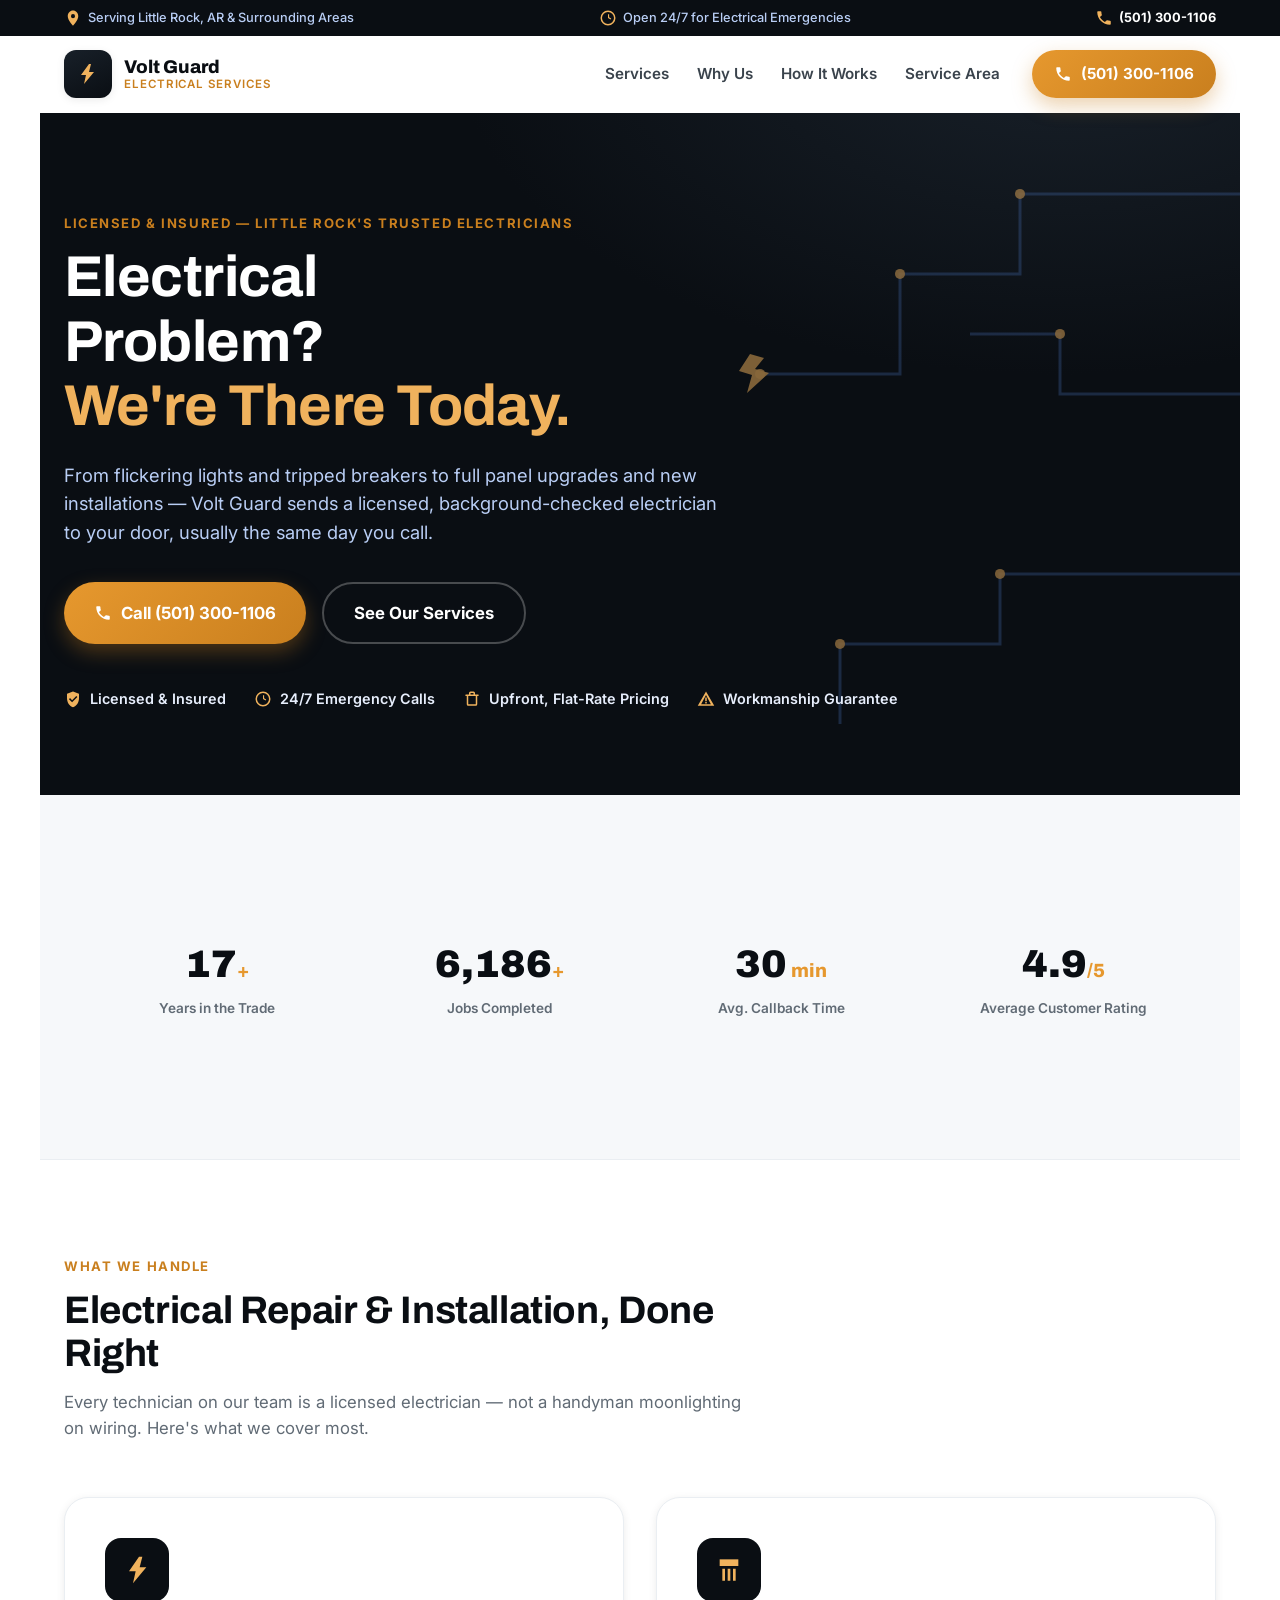
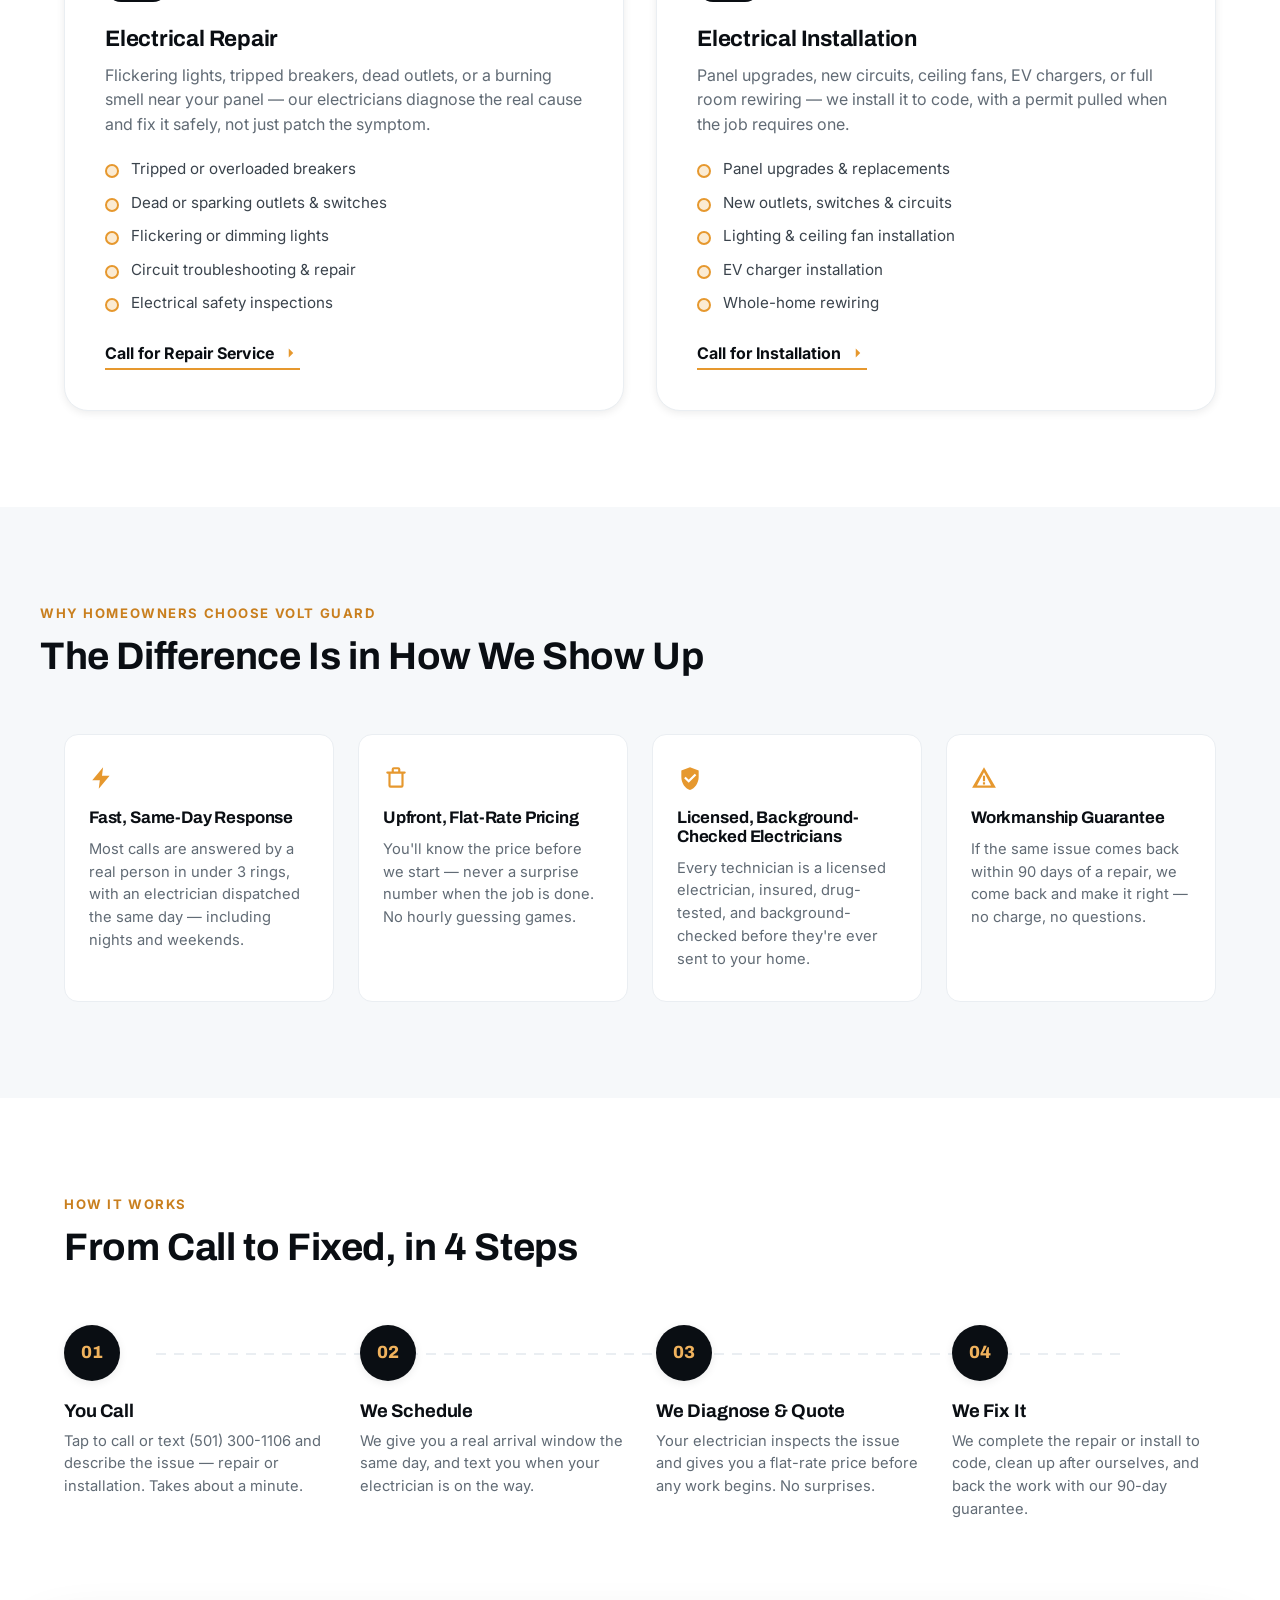
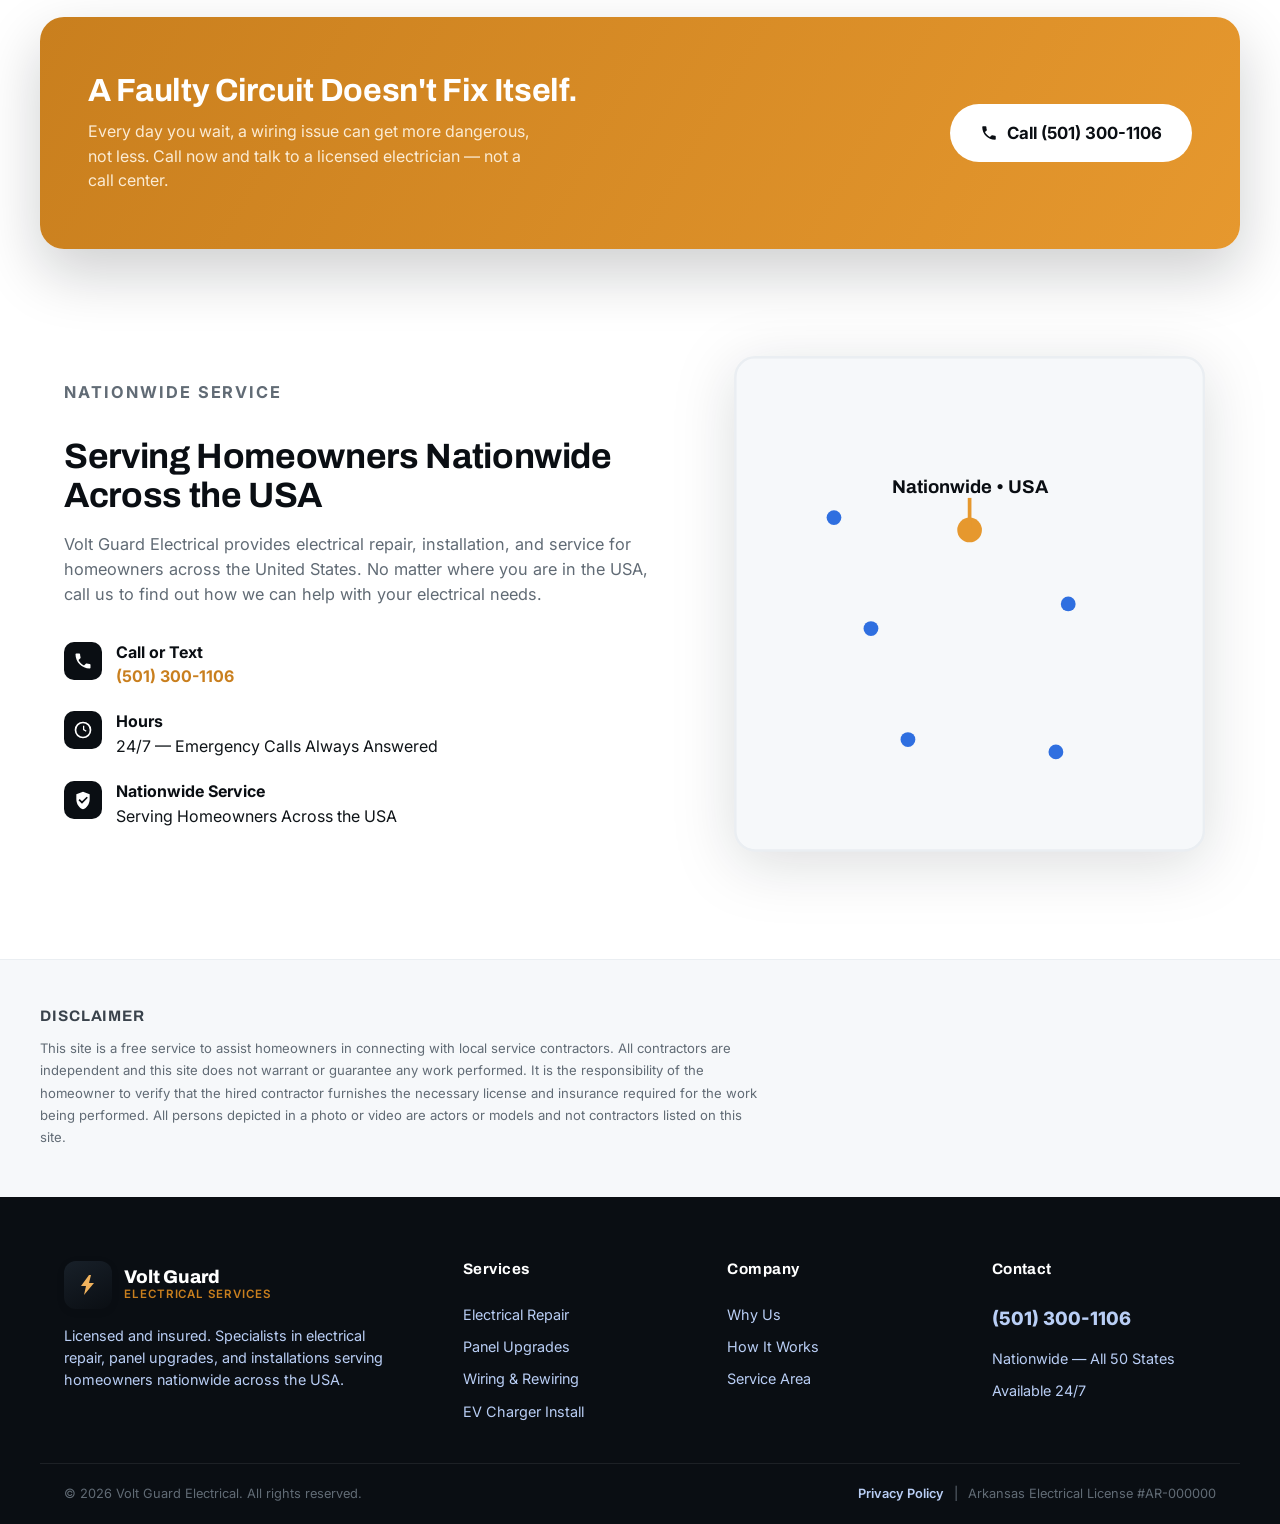
==== index.html @ d39794d7 "Add files via upload" ====
<!DOCTYPE html>
<html lang="en">
<head>
<meta charset="UTF-8">
<meta name="viewport" content="width=device-width, initial-scale=1.0">
<title>Volt Guard Electrical | Electrical Repair &amp; Installation — Little Rock, AR</title>
<meta name="description" content="Licensed &amp; insured electricians specializing in electrical repair, panel upgrades, wiring, and installations. Same-day service in Little Rock, AR &amp; surrounding areas. Call (501) 300-1106.">
<link rel="preconnect" href="https://fonts.googleapis.com">
<link rel="preconnect" href="https://fonts.gstatic.com" crossorigin>
<link href="https://fonts.googleapis.com/css2?family=Archivo:wght@500;600;700;800;900&family=Inter:wght@400;500;600;700&display=swap" rel="stylesheet">
<link rel="stylesheet" href="style.css">
</head>
<body>

<!-- ============ TOP UTILITY BAR ============ -->
<div class="utility-bar">
  <div class="utility-bar__inner">
    <span class="utility-bar__item">
      <svg viewBox="0 0 24 24" class="icon-sm"><path d="M12 2C8 2 5 5.5 5 9.5c0 5.5 7 12.5 7 12.5s7-7 7-12.5C19 5.5 16 2 12 2zm0 10.2a2.7 2.7 0 1 1 0-5.4 2.7 2.7 0 0 1 0 5.4z"/></svg>
      Serving Little Rock, AR &amp; Surrounding Areas
    </span>
    <span class="utility-bar__item utility-bar__item--hide-mobile">
      <svg viewBox="0 0 24 24" class="icon-sm"><path d="M12 7v5l3.5 2.1.8-1.3-2.8-1.7V7H12zM12 2a10 10 0 1 0 .01 20A10 10 0 0 0 12 2zm0 18a8 8 0 1 1 0-16 8 8 0 0 1 0 16z"/></svg>
      Open 24/7 for Electrical Emergencies
    </span>
    <a href="tel:+15013001106" class="utility-bar__phone">
      <svg viewBox="0 0 24 24" class="icon-sm"><path d="M6.6 10.8c1.4 2.8 3.8 5.1 6.6 6.6l2.2-2.2c.3-.3.7-.4 1-.2 1.1.4 2.3.6 3.6.6.6 0 1 .4 1 1V20c0 .6-.4 1-1 1C10.6 21 3 13.4 3 4c0-.6.4-1 1-1h3.5c.6 0 1 .4 1 1 0 1.3.2 2.5.6 3.6.1.4 0 .8-.2 1L6.6 10.8z"/></svg>
      (501) 300-1106
    </a>
  </div>
</div>

<!-- ============ HEADER / NAV ============ -->
<header class="site-header" id="siteHeader">
  <div class="site-header__inner">
    <a href="#top" class="brand">
      <span class="brand__mark" aria-hidden="true">
        <svg viewBox="0 0 48 48" class="brand__icon">
          <path d="M26 4 10 26h10l-4 18 20-24H26l4-16z"/>
        </svg>
      </span>
      <span class="brand__text">
        <span class="brand__name">Volt Guard</span>
        <span class="brand__tagline">Electrical Services</span>
      </span>
    </a>

    <nav class="main-nav" id="mainNav">
      <a href="#services">Services</a>
      <a href="#why-us">Why Us</a>
      <a href="#process">How It Works</a>
      <a href="#contact">Service Area</a>
    </nav>

    <div class="header-cta">
      <a href="tel:+15013001106" class="btn btn--primary">
        <svg viewBox="0 0 24 24" class="icon-sm"><path d="M6.6 10.8c1.4 2.8 3.8 5.1 6.6 6.6l2.2-2.2c.3-.3.7-.4 1-.2 1.1.4 2.3.6 3.6.6.6 0 1 .4 1 1V20c0 .6-.4 1-1 1C10.6 21 3 13.4 3 4c0-.6.4-1 1-1h3.5c.6 0 1 .4 1 1 0 1.3.2 2.5.6 3.6.1.4 0 .8-.2 1L6.6 10.8z"/></svg>
        <span>(501) 300-1106</span>
      </a>
    </div>

    <button class="nav-toggle" id="navToggle" aria-label="Open menu" aria-expanded="false">
      <span></span><span></span><span></span>
    </button>
  </div>
</header>

<main id="top">

  <!-- ============ HERO ============ -->
  <section class="hero">
    <div class="hero__bg" aria-hidden="true">
      <svg viewBox="0 0 1200 800" preserveAspectRatio="xMaxYMid slice" class="hero__circuit">
        <path class="circuit-line" d="M1200 140 H980 v80 h-120 v100 h-140" fill="none"/>
        <path class="circuit-line" d="M1200 340 H1020 v-60 h-90" fill="none"/>
        <path class="circuit-line" d="M1200 520 H960 v70 h-160 v80" fill="none"/>
        <circle class="node" cx="980" cy="140" r="5"/>
        <circle class="node" cx="860" cy="220" r="5"/>
        <circle class="node" cx="720" cy="320" r="5"/>
        <circle class="node" cx="1020" cy="280" r="5"/>
        <circle class="node" cx="960" cy="520" r="5"/>
        <circle class="node" cx="800" cy="590" r="5"/>
        <path class="spark" d="M710 300 l14 4-9 11 14 4-22 20 5-18-13-4 11-17z"/>
      </svg>
    </div>

    <div class="hero__inner">
      <p class="eyebrow reveal">Licensed &amp; Insured — Little Rock's Trusted Electricians</p>
      <h1 class="hero__title reveal">
        Electrical Problem?<br>
        <span class="hero__title-accent">We're There Today.</span>
      </h1>
      <p class="hero__sub reveal">
        From flickering lights and tripped breakers to full panel upgrades and new installations —
        Volt Guard sends a licensed, background-checked electrician to your door, usually the same day you call.
      </p>

      <div class="hero__actions reveal">
        <a href="tel:+15013001106" class="btn btn--large btn--primary">
          <svg viewBox="0 0 24 24" class="icon-sm"><path d="M6.6 10.8c1.4 2.8 3.8 5.1 6.6 6.6l2.2-2.2c.3-.3.7-.4 1-.2 1.1.4 2.3.6 3.6.6.6 0 1 .4 1 1V20c0 .6-.4 1-1 1C10.6 21 3 13.4 3 4c0-.6.4-1 1-1h3.5c.6 0 1 .4 1 1 0 1.3.2 2.5.6 3.6.1.4 0 .8-.2 1L6.6 10.8z"/></svg>
          Call (501) 300-1106
        </a>
        <a href="#services" class="btn btn--large btn--ghost">See Our Services</a>
      </div>

      <ul class="hero__badges reveal">
        <li><svg viewBox="0 0 24 24" class="icon-sm"><path d="M12 2 4 5v6c0 5.5 3.4 10.7 8 12 4.6-1.3 8-6.5 8-12V5l-8-3zm-1.2 14.4L6.6 12.2l1.4-1.4 2.8 2.8 5.6-5.6 1.4 1.4-7 7z"/></svg>Licensed &amp; Insured</li>
        <li><svg viewBox="0 0 24 24" class="icon-sm"><path d="M12 7v5l3.5 2.1.8-1.3-2.8-1.7V7H12zM12 2a10 10 0 1 0 .01 20A10 10 0 0 0 12 2zm0 18a8 8 0 1 1 0-16 8 8 0 0 1 0 16z"/></svg>24/7 Emergency Calls</li>
        <li><svg viewBox="0 0 24 24" class="icon-sm"><path d="M20 6h-4V4a2 2 0 0 0-2-2h-4a2 2 0 0 0-2 2v2H4a1 1 0 0 0 0 2h1v11a2 2 0 0 0 2 2h10a2 2 0 0 0 2-2V8h1a1 1 0 0 0 0-2zM10 4h4v2h-4V4zm7 15H7V8h10v11z"/></svg>Upfront, Flat-Rate Pricing</li>
        <li><svg viewBox="0 0 24 24" class="icon-sm"><path d="M12 2 1 21h22L12 2zm0 4.6L18.5 19h-13L12 6.6zM11 10h2v5h-2v-5zm0 6h2v2h-2v-2z"/></svg>Workmanship Guarantee</li>
      </ul>
    </div>
  </section>

  <!-- ============ TRUST STRIP ============ -->
  <section class="trust-strip">
    <div class="trust-strip__inner">
      <div class="trust-stat reveal">
        <span class="trust-stat__num" data-count="17">0</span><span class="trust-stat__plus">+</span>
        <span class="trust-stat__label">Years in the Trade</span>
      </div>
      <div class="trust-stat reveal">
        <span class="trust-stat__num" data-count="6200">0</span><span class="trust-stat__plus">+</span>
        <span class="trust-stat__label">Jobs Completed</span>
      </div>
      <div class="trust-stat reveal">
        <span class="trust-stat__num" data-count="30">0</span><span class="trust-stat__plus"> min</span>
        <span class="trust-stat__label">Avg. Callback Time</span>
      </div>
      <div class="trust-stat reveal">
        <span class="trust-stat__num" data-count="4.9">0</span><span class="trust-stat__plus">/5</span>
        <span class="trust-stat__label">Average Customer Rating</span>
      </div>
    </div>
  </section>

  <!-- ============ SERVICES ============ -->
  <section class="services" id="services">
    <div class="section-head reveal">
      <p class="eyebrow">What We Handle</p>
      <h2>Electrical Repair &amp; Installation, Done Right</h2>
      <p class="section-head__sub">Every technician on our team is a licensed electrician — not a handyman moonlighting on wiring. Here's what we cover most.</p>
    </div>

    <div class="service-grid">
      <article class="service-card reveal">
        <div class="service-card__icon">
          <svg viewBox="0 0 48 48"><path d="M27 4 12 26h10l-4 18 20-24H28l4-16z"/></svg>
        </div>
        <h3>Electrical Repair</h3>
        <p>Flickering lights, tripped breakers, dead outlets, or a burning smell near your panel — our electricians diagnose the real cause and fix it safely, not just patch the symptom.</p>
        <ul class="service-card__list">
          <li>Tripped or overloaded breakers</li>
          <li>Dead or sparking outlets &amp; switches</li>
          <li>Flickering or dimming lights</li>
          <li>Circuit troubleshooting &amp; repair</li>
          <li>Electrical safety inspections</li>
        </ul>
        <a href="tel:+15013001106" class="service-card__cta">
          Call for Repair Service
          <svg viewBox="0 0 24 24" class="icon-sm"><path d="M9 6l6 6-6 6"/></svg>
        </a>
      </article>

      <article class="service-card reveal">
        <div class="service-card__icon">
          <svg viewBox="0 0 48 48"><path d="M10 8h28v10H10z"/><path d="M14 22h4v18h-4zM22 22h4v18h-4zM30 22h4v18h-4z"/><circle cx="16" cy="13" r="1.6"/><circle cx="24" cy="13" r="1.6"/><circle cx="32" cy="13" r="1.6"/></svg>
        </div>
        <h3>Electrical Installation</h3>
        <p>Panel upgrades, new circuits, ceiling fans, EV chargers, or full room rewiring — we install it to code, with a permit pulled when the job requires one.</p>
        <ul class="service-card__list">
          <li>Panel upgrades &amp; replacements</li>
          <li>New outlets, switches &amp; circuits</li>
          <li>Lighting &amp; ceiling fan installation</li>
          <li>EV charger installation</li>
          <li>Whole-home rewiring</li>
        </ul>
        <a href="tel:+15013001106" class="service-card__cta">
          Call for Installation
          <svg viewBox="0 0 24 24" class="icon-sm"><path d="M9 6l6 6-6 6"/></svg>
        </a>
      </article>
    </div>
  </section>

  <!-- ============ WHY US ============ -->
  <section class="why-us" id="why-us">
    <div class="section-head reveal">
      <p class="eyebrow">Why Homeowners Choose Volt Guard</p>
      <h2>The Difference Is in How We Show Up</h2>
    </div>

    <div class="feature-grid">
      <div class="feature-card reveal">
        <svg viewBox="0 0 24 24" class="feature-card__icon"><path d="M13 2 3 14h7l-1 8 10-12h-7l1-8z"/></svg>
        <h3>Fast, Same-Day Response</h3>
        <p>Most calls are answered by a real person in under 3 rings, with an electrician dispatched the same day — including nights and weekends.</p>
      </div>
      <div class="feature-card reveal">
        <svg viewBox="0 0 24 24" class="feature-card__icon"><path d="M20 6h-4V4a2 2 0 0 0-2-2h-4a2 2 0 0 0-2 2v2H4a1 1 0 0 0 0 2h1v11a2 2 0 0 0 2 2h10a2 2 0 0 0 2-2V8h1a1 1 0 0 0 0-2zM10 4h4v2h-4V4zm7 15H7V8h10v11z"/></svg>
        <h3>Upfront, Flat-Rate Pricing</h3>
        <p>You'll know the price before we start — never a surprise number when the job is done. No hourly guessing games.</p>
      </div>
      <div class="feature-card reveal">
        <svg viewBox="0 0 24 24" class="feature-card__icon"><path d="M12 2 4 5v6c0 5.5 3.4 10.7 8 12 4.6-1.3 8-6.5 8-12V5l-8-3zm-1.2 14.4L6.6 12.2l1.4-1.4 2.8 2.8 5.6-5.6 1.4 1.4-7 7z"/></svg>
        <h3>Licensed, Background-Checked Electricians</h3>
        <p>Every technician is a licensed electrician, insured, drug-tested, and background-checked before they're ever sent to your home.</p>
      </div>
      <div class="feature-card reveal">
        <svg viewBox="0 0 24 24" class="feature-card__icon"><path d="M12 2 1 21h22L12 2zm0 4.6L18.5 19h-13L12 6.6zM11 10h2v5h-2v-5zm0 6h2v2h-2v-2z"/></svg>
        <h3>Workmanship Guarantee</h3>
        <p>If the same issue comes back within 90 days of a repair, we come back and make it right — no charge, no questions.</p>
      </div>
    </div>
  </section>

  <!-- ============ PROCESS ============ -->
  <section class="process" id="process">
    <div class="section-head reveal">
      <p class="eyebrow">How It Works</p>
      <h2>From Call to Fixed, in 4 Steps</h2>
    </div>

    <ol class="process-steps">
      <li class="process-step reveal">
        <span class="process-step__num">01</span>
        <h3>You Call</h3>
        <p>Tap to call or text (501) 300-1106 and describe the issue — repair or installation. Takes about a minute.</p>
      </li>
      <li class="process-step reveal">
        <span class="process-step__num">02</span>
        <h3>We Schedule</h3>
        <p>We give you a real arrival window the same day, and text you when your electrician is on the way.</p>
      </li>
      <li class="process-step reveal">
        <span class="process-step__num">03</span>
        <h3>We Diagnose &amp; Quote</h3>
        <p>Your electrician inspects the issue and gives you a flat-rate price before any work begins. No surprises.</p>
      </li>
      <li class="process-step reveal">
        <span class="process-step__num">04</span>
        <h3>We Fix It</h3>
        <p>We complete the repair or install to code, clean up after ourselves, and back the work with our 90-day guarantee.</p>
      </li>
    </ol>
  </section>

  <!-- ============ CTA BANNER ============ -->
  <section class="cta-banner reveal">
    <div class="cta-banner__inner">
      <div>
        <h2>A Faulty Circuit Doesn't Fix Itself.</h2>
        <p>Every day you wait, a wiring issue can get more dangerous, not less. Call now and talk to a licensed electrician — not a call center.</p>
      </div>
      <a href="tel:+15013001106" class="btn btn--large btn--onlight">
        <svg viewBox="0 0 24 24" class="icon-sm"><path d="M6.6 10.8c1.4 2.8 3.8 5.1 6.6 6.6l2.2-2.2c.3-.3.7-.4 1-.2 1.1.4 2.3.6 3.6.6.6 0 1 .4 1 1V20c0 .6-.4 1-1 1C10.6 21 3 13.4 3 4c0-.6.4-1 1-1h3.5c.6 0 1 .4 1 1 0 1.3.2 2.5.6 3.6.1.4 0 .8-.2 1L6.6 10.8z"/></svg>
        Call (501) 300-1106
      </a>
    </div>
  </section>

  <!-- ============ SERVICE AREA / CONTACT ============ -->
  <section class="service-area" id="contact">
    <div class="service-area__inner">
      <div class="service-area__text reveal">
        <p class="eyebrow">Nationwide Service</p>
        <h2>Serving Homeowners Nationwide Across the USA</h2>
        <p>Volt Guard Electrical provides electrical repair, installation, and service for homeowners across the United States. No matter where you are in the USA, call us to find out how we can help with your electrical needs.</p>
        <div class="contact-details">
          <div class="contact-details__item">
            <svg viewBox="0 0 24 24" class="icon-sm"><path d="M6.6 10.8c1.4 2.8 3.8 5.1 6.6 6.6l2.2-2.2c.3-.3.7-.4 1-.2 1.1.4 2.3.6 3.6.6.6 0 1 .4 1 1V20c0 .6-.4 1-1 1C10.6 21 3 13.4 3 4c0-.6.4-1 1-1h3.5c.6 0 1 .4 1 1 0 1.3.2 2.5.6 3.6.1.4 0 .8-.2 1L6.6 10.8z"/></svg>
            <div><strong>Call or Text</strong><br><a href="tel:+15013001106">(501) 300-1106</a></div>
          </div>
          <div class="contact-details__item">
            <svg viewBox="0 0 24 24" class="icon-sm"><path d="M12 7v5l3.5 2.1.8-1.3-2.8-1.7V7H12zM12 2a10 10 0 1 0 .01 20A10 10 0 0 0 12 2zm0 18a8 8 0 1 1 0-16 8 8 0 0 1 0 16z"/></svg>
            <div><strong>Hours</strong><br>24/7 — Emergency Calls Always Answered</div>
          </div>
          <div class="contact-details__item">
            <svg viewBox="0 0 24 24" class="icon-sm"><path d="M12 2 4 5v6c0 5.5 3.4 10.7 8 12 4.6-1.3 8-6.5 8-12V5l-8-3zm-1.2 14.4L6.6 12.2l1.4-1.4 2.8 2.8 5.6-5.6 1.4 1.4-7 7z"/></svg>
            <div><strong>Nationwide Service</strong><br>Serving Homeowners Across the USA</div>
          </div>
        </div>
      </div>

      <div class="service-area__map reveal" aria-hidden="true">
        <svg viewBox="0 0 400 420" class="map-svg">
          <rect x="10" y="10" width="380" height="400" rx="16"/>
          <circle cx="200" cy="150" r="10" class="map-pin-main"/>
          <path d="M200 150 v-26" class="map-pin-stem"/>
          <circle cx="120" cy="230" r="6" class="map-pin"/>
          <circle cx="280" cy="210" r="6" class="map-pin"/>
          <circle cx="150" cy="320" r="6" class="map-pin"/>
          <circle cx="270" cy="330" r="6" class="map-pin"/>
          <circle cx="90" cy="140" r="6" class="map-pin"/>
          <text x="200" y="120" text-anchor="middle" class="map-label">Nationwide • USA</text>
        </svg>
      </div>
    </div>
  </section>

  <!-- ============ DISCLAIMER ============ -->
  <section class="disclaimer">
    <div class="disclaimer__inner">
      <h3>Disclaimer</h3>
      <p>This site is a free service to assist homeowners in connecting with local service contractors. All contractors are independent and this site does not warrant or guarantee any work performed. It is the responsibility of the homeowner to verify that the hired contractor furnishes the necessary license and insurance required for the work being performed. All persons depicted in a photo or video are actors or models and not contractors listed on this site.</p>
    </div>
  </section>

</main>

<!-- ============ FOOTER ============ -->
<footer class="site-footer">
  <div class="site-footer__inner">
    <div class="footer-brand">
      <a href="#top" class="brand brand--footer">
        <span class="brand__mark" aria-hidden="true">
          <svg viewBox="0 0 48 48" class="brand__icon">
            <path d="M26 4 10 26h10l-4 18 20-24H26l4-16z"/>
          </svg>
        </span>
        <span class="brand__text">
          <span class="brand__name">Volt Guard</span>
          <span class="brand__tagline">Electrical Services</span>
        </span>
      </a>
      <p>Licensed and insured. Specialists in electrical repair, panel upgrades, and installations serving homeowners nationwide across the USA.</p>
    </div>

    <div class="footer-col">
      <h4>Services</h4>
      <a href="#services">Electrical Repair</a>
      <a href="#services">Panel Upgrades</a>
      <a href="#services">Wiring &amp; Rewiring</a>
      <a href="#services">EV Charger Install</a>
    </div>

    <div class="footer-col">
      <h4>Company</h4>
      <a href="#why-us">Why Us</a>
      <a href="#process">How It Works</a>
      <a href="#contact">Service Area</a>
    </div>

    <div class="footer-col">
      <h4>Contact</h4>
      <a href="tel:+15013001106" class="footer-phone">(501) 300-1106</a>
      <p>Nationwide — All 50 States</p>
      <p>Available 24/7</p>
    </div>
  </div>

  <div class="site-footer__bottom">
    <p>&copy; <span id="year"></span> Volt Guard Electrical. All rights reserved.</p>
    <div class="site-footer__legal">
      <a href="privacy-policy.html">Privacy Policy</a>
      <span class="site-footer__legal-sep">|</span>
      <p>Arkansas Electrical License #AR-000000</p>
    </div>
  </div>
</footer>

<!-- ============ MOBILE STICKY CALL BAR ============ -->
<a href="tel:+15013001106" class="mobile-call-bar">
  <svg viewBox="0 0 24 24" class="icon-sm"><path d="M6.6 10.8c1.4 2.8 3.8 5.1 6.6 6.6l2.2-2.2c.3-.3.7-.4 1-.2 1.1.4 2.3.6 3.6.6.6 0 1 .4 1 1V20c0 .6-.4 1-1 1C10.6 21 3 13.4 3 4c0-.6.4-1 1-1h3.5c.6 0 1 .4 1 1 0 1.3.2 2.5.6 3.6.1.4 0 .8-.2 1L6.6 10.8z"/></svg>
  <span>Call Now — (501) 300-1106</span>
</a>

<script src="script.js"></script>
</body>
</html>
---- style.css ----
/* ==========================================================================
   VOLT GUARD ELECTRICAL — DESIGN TOKENS
   ========================================================================== */
:root{
  --slate-950:#0A0E13;
  --slate-900:#10161D;
  --slate-800:#182029;
  --slate-700:#222D39;
  --blue-500:#2F6FE0;
  --blue-400:#5B8EEA;
  --blue-200:#B9CEF5;
  --blue-100:#E7EEFC;
  --amber-600:#C97F1E;
  --amber-500:#E6982E;
  --amber-400:#F0B25D;
  --amber-100:#FBEBD3;
  --ink-900:#0F1418;
  --ink-700:#3A434C;
  --ink-500:#616B75;
  --paper-0:#FFFFFF;
  --paper-50:#F6F8FA;
  --paper-100:#EAEEF2;
  --gold-500:#F0B23D;
  --success-500:#2E9E6B;

  --font-display:'Archivo', 'Helvetica Neue', Arial, sans-serif;
  --font-body:'Inter', 'Helvetica Neue', Arial, sans-serif;

  --radius-sm:8px;
  --radius-md:14px;
  --radius-lg:24px;
  --shadow-sm:0 2px 8px rgba(10,14,19,0.08);
  --shadow-md:0 12px 30px rgba(10,14,19,0.14);
  --shadow-lg:0 24px 60px rgba(10,14,19,0.2);
  --container:1200px;
  --header-h:104px;
}

/* ==========================================================================
   RESET
   ========================================================================== */
*,*::before,*::after{box-sizing:border-box;margin:0;padding:0;}
html{scroll-behavior:smooth;}
@media (prefers-reduced-motion: reduce){
  html{scroll-behavior:auto;}
  *,*::before,*::after{animation-duration:0.01ms !important;animation-iteration-count:1 !important;transition-duration:0.01ms !important;scroll-behavior:auto !important;}
}
body{
  font-family:var(--font-body);
  color:var(--ink-900);
  background:var(--paper-0);
  line-height:1.55;
  -webkit-font-smoothing:antialiased;
  overflow-x:hidden;
}
img,svg{display:block;max-width:100%;}
a{color:inherit;text-decoration:none;}
ul,ol{list-style:none;}
button{font:inherit;cursor:pointer;border:none;background:none;}
h1,h2,h3,h4{font-family:var(--font-display);color:var(--slate-950);line-height:1.12;letter-spacing:-0.01em;}
:focus-visible{outline:3px solid var(--amber-500);outline-offset:3px;border-radius:4px;}

.icon-sm{width:18px;height:18px;fill:currentColor;flex-shrink:0;}

/* ==========================================================================
   UTILITY BAR
   ========================================================================== */
.utility-bar{
  background:var(--slate-950);
  color:var(--blue-200);
  font-size:0.8rem;
  font-weight:500;
}
.utility-bar__inner{
  max-width:var(--container);
  margin:0 auto;
  padding:8px 24px;
  display:flex;
  align-items:center;
  justify-content:space-between;
  gap:16px;
}
.utility-bar__item{display:flex;align-items:center;gap:6px;white-space:nowrap;}
.utility-bar__item .icon-sm{fill:var(--amber-400);}
.utility-bar__phone{
  display:flex;align-items:center;gap:6px;
  color:var(--paper-0);font-weight:700;
  transition:color .2s ease;
}
.utility-bar__phone .icon-sm{fill:var(--amber-400);}
.utility-bar__phone:hover{color:var(--amber-400);}

/* ==========================================================================
   HEADER
   ========================================================================== */
.site-header{
  position:sticky;top:0;z-index:100;
  background:rgba(255,255,255,0.92);
  backdrop-filter:blur(10px);
  border-bottom:1px solid transparent;
  transition:box-shadow .3s ease, border-color .3s ease, background .3s ease;
}
.site-header.is-scrolled{
  box-shadow:var(--shadow-sm);
  border-bottom-color:var(--paper-100);
}
.site-header__inner{
  max-width:var(--container);
  margin:0 auto;
  padding:14px 24px;
  display:flex;
  align-items:center;
  gap:24px;
}
.brand{display:flex;align-items:center;gap:12px;}
.brand__mark{
  width:48px;height:48px;
  background:linear-gradient(155deg,var(--slate-800),var(--slate-950));
  border-radius:12px;
  display:flex;align-items:center;justify-content:center;
  box-shadow:var(--shadow-sm);
  flex-shrink:0;
}
.brand__icon{width:24px;height:24px;fill:var(--amber-400);}
.brand__text{display:flex;flex-direction:column;line-height:1.15;}
.brand__name{font-family:var(--font-display);font-weight:800;font-size:1.15rem;color:var(--slate-950);}
.brand__tagline{font-size:0.72rem;letter-spacing:0.08em;text-transform:uppercase;color:var(--amber-600);font-weight:600;}

.main-nav{
  display:flex;align-items:center;gap:28px;
  margin-left:auto;
  font-weight:600;
  font-size:0.95rem;
}
.main-nav a{
  position:relative;color:var(--ink-700);
  padding:6px 0;
  transition:color .2s ease;
}
.main-nav a::after{
  content:"";position:absolute;left:0;bottom:0;
  width:0;height:2px;background:var(--amber-500);
  transition:width .25s ease;
}
.main-nav a:hover{color:var(--slate-950);}
.main-nav a:hover::after{width:100%;}

.header-cta{margin-left:8px;}

.nav-toggle{
  display:none;
  width:40px;height:40px;
  flex-direction:column;
  align-items:center;justify-content:center;
  gap:5px;
  margin-left:auto;
}
.nav-toggle span{
  width:22px;height:2px;background:var(--slate-950);
  border-radius:2px;transition:transform .3s ease, opacity .3s ease;
}
.nav-toggle.is-open span:nth-child(1){transform:translateY(7px) rotate(45deg);}
.nav-toggle.is-open span:nth-child(2){opacity:0;}
.nav-toggle.is-open span:nth-child(3){transform:translateY(-7px) rotate(-45deg);}

/* ==========================================================================
   BUTTONS
   ========================================================================== */
.btn{
  display:inline-flex;align-items:center;justify-content:center;gap:9px;
  padding:12px 22px;
  border-radius:999px;
  font-weight:700;
  font-size:0.95rem;
  white-space:nowrap;
  transition:transform .2s ease, box-shadow .2s ease, background .2s ease;
}
.btn .icon-sm{fill:currentColor;}
.btn--primary{
  background:linear-gradient(135deg,var(--amber-500),var(--amber-600));
  color:var(--paper-0);
  box-shadow:0 8px 20px rgba(201,127,30,0.35);
}
.btn--primary:hover{transform:translateY(-2px);box-shadow:0 12px 26px rgba(201,127,30,0.45);}
.btn--ghost{
  background:transparent;
  color:var(--slate-950);
  border:2px solid var(--paper-100);
}
.btn--ghost:hover{border-color:var(--slate-800);background:var(--paper-50);}
.btn--onlight{
  background:var(--paper-0);
  color:var(--slate-950);
}
.btn--onlight:hover{transform:translateY(-2px);box-shadow:var(--shadow-md);}
.btn--large{padding:16px 30px;font-size:1.05rem;}

/* pulse ring on primary phone buttons */
.btn--primary{position:relative;}
.btn--primary::before{
  content:"";position:absolute;inset:0;border-radius:999px;
  border:2px solid var(--amber-400);
  opacity:0;
}
.btn--primary:hover::before{
  animation:pulseRing 1.1s ease-out infinite;
}
@keyframes pulseRing{
  0%{opacity:.6;transform:scale(1);}
  100%{opacity:0;transform:scale(1.25);}
}

/* ==========================================================================
   LAYOUT HELPERS
   ========================================================================== */
main > section{
  max-width:var(--container);
  margin:0 auto;
  padding:96px 24px;
}
.eyebrow{
  color:var(--amber-600);
  font-weight:700;
  font-size:0.82rem;
  letter-spacing:0.12em;
  text-transform:uppercase;
  margin-bottom:12px;
}
.section-head{max-width:680px;margin-bottom:56px;}
.section-head h2{font-size:clamp(1.7rem,3vw,2.5rem);margin-bottom:14px;}
.section-head__sub{color:var(--ink-500);font-size:1.05rem;}
.section-head--light .eyebrow{color:var(--amber-400);}
.section-head--light h2{color:var(--paper-0);}

/* reveal-on-scroll */
.reveal{
  opacity:0;
  transform:translateY(28px);
  transition:opacity .7s cubic-bezier(.2,.7,.2,1), transform .7s cubic-bezier(.2,.7,.2,1);
}
.reveal.is-visible{opacity:1;transform:translateY(0);}

/* ==========================================================================
   HERO
   ========================================================================== */
.hero{
  position:relative;
  background:radial-gradient(1100px 600px at 85% -10%, var(--slate-800) 0%, var(--slate-950) 55%, var(--slate-950) 100%);
  overflow:hidden;
  padding:0;
}
.hero__bg{position:absolute;inset:0;opacity:0.55;pointer-events:none;}
.hero__circuit{width:100%;height:100%;}
.circuit-line{stroke:var(--blue-400);stroke-width:3;opacity:0.4;}
.node{fill:var(--amber-400);opacity:0.85;animation:nodeGlow 3s ease-in-out infinite;}
.node:nth-child(4){animation-delay:.6s;}
.node:nth-child(5){animation-delay:1.2s;}
.node:nth-child(6){animation-delay:1.8s;}
.node:nth-child(7){animation-delay:2.4s;}
@keyframes nodeGlow{
  0%,100%{opacity:0.4;r:5;}
  50%{opacity:1;r:6.5;}
}
.spark{fill:var(--amber-400);opacity:0.9;animation:sparkFlicker 2.6s ease-in-out infinite;}
@keyframes sparkFlicker{
  0%,100%{opacity:0.3;}
  10%{opacity:1;}
  14%{opacity:0.4;}
  20%{opacity:0.95;}
  60%{opacity:0.5;}
}

.hero__inner{
  position:relative;z-index:1;
  max-width:var(--container);
  margin:0 auto;
  padding:100px 24px 84px;
}
.hero__title{
  font-size:clamp(2.2rem,5vw,3.6rem);
  color:var(--paper-0);
  max-width:15ch;
  margin-bottom:22px;
}
.hero__title-accent{color:var(--amber-400);}
.hero__sub{
  color:var(--blue-200);
  font-size:1.15rem;
  max-width:56ch;
  margin-bottom:36px;
}
.hero__actions{display:flex;gap:16px;flex-wrap:wrap;margin-bottom:44px;}
.hero .btn--ghost{color:var(--paper-0);border-color:rgba(255,255,255,0.25);}
.hero .btn--ghost:hover{background:rgba(255,255,255,0.08);border-color:rgba(255,255,255,0.5);}

.hero__badges{
  display:flex;flex-wrap:wrap;gap:14px 28px;
}
.hero__badges li{
  display:flex;align-items:center;gap:8px;
  color:var(--blue-100);
  font-weight:600;
  font-size:0.9rem;
}
.hero__badges .icon-sm{fill:var(--amber-400);}

/* ==========================================================================
   TRUST STRIP
   ========================================================================== */
.trust-strip{background:var(--paper-50);border-bottom:1px solid var(--paper-100);}
.trust-strip__inner{
  max-width:var(--container);margin:0 auto;padding:44px 24px;
  display:grid;grid-template-columns:repeat(4,1fr);gap:24px;text-align:center;
}
.trust-stat__num{
  font-family:var(--font-display);font-weight:900;
  font-size:clamp(1.8rem,3vw,2.6rem);
  color:var(--slate-950);
}
.trust-stat__plus{
  font-family:var(--font-display);font-weight:800;color:var(--amber-500);font-size:1.2rem;
}
.trust-stat__label{
  display:block;color:var(--ink-500);font-size:0.85rem;font-weight:600;margin-top:4px;
}

/* ==========================================================================
   SERVICES
   ========================================================================== */
.service-grid{
  display:grid;grid-template-columns:repeat(2,1fr);gap:32px;
}
.service-card{
  background:var(--paper-0);
  border:1px solid var(--paper-100);
  border-radius:var(--radius-lg);
  padding:40px;
  box-shadow:var(--shadow-sm);
  transition:transform .35s ease, box-shadow .35s ease, border-color .35s ease;
  position:relative;
  overflow:hidden;
}
.service-card::before{
  content:"";position:absolute;top:0;left:0;right:0;height:4px;
  background:linear-gradient(90deg,var(--amber-500),var(--slate-800));
  transform:scaleX(0);transform-origin:left;
  transition:transform .4s ease;
}
.service-card:hover{
  transform:translateY(-8px);
  box-shadow:var(--shadow-lg);
  border-color:transparent;
}
.service-card:hover::before{transform:scaleX(1);}
.service-card__icon{
  width:64px;height:64px;
  background:var(--slate-950);
  border-radius:16px;
  display:flex;align-items:center;justify-content:center;
  margin-bottom:24px;
  transition:transform .4s ease, background .4s ease;
}
.service-card__icon svg{width:32px;height:32px;fill:var(--amber-400);}
.service-card:hover .service-card__icon{transform:rotate(-6deg) scale(1.06);background:var(--amber-600);}
.service-card:hover .service-card__icon svg{fill:var(--paper-0);}
.service-card h3{font-size:1.4rem;margin-bottom:12px;}
.service-card > p{color:var(--ink-500);margin-bottom:20px;}
.service-card__list{margin-bottom:26px;}
.service-card__list li{
  position:relative;padding-left:26px;margin-bottom:10px;
  color:var(--ink-700);font-size:0.95rem;
}
.service-card__list li::before{
  content:"";position:absolute;left:0;top:7px;
  width:14px;height:14px;border-radius:50%;
  background:var(--amber-100);
  border:2px solid var(--amber-500);
}
.service-card__cta{
  display:inline-flex;align-items:center;gap:8px;
  font-weight:700;color:var(--slate-950);
  padding-bottom:2px;border-bottom:2px solid var(--amber-500);
}
.service-card__cta .icon-sm{fill:var(--amber-500);transition:transform .25s ease;}
.service-card__cta:hover .icon-sm{transform:translateX(4px);}

/* ==========================================================================
   WHY US
   ========================================================================== */
.why-us{background:var(--paper-50);max-width:none;}
.why-us > *{max-width:var(--container);margin-left:auto;margin-right:auto;}
.feature-grid{
  display:grid;grid-template-columns:repeat(4,1fr);gap:24px;
  max-width:var(--container);margin:0 auto;padding:0 24px;
}
.feature-card{
  background:var(--paper-0);
  border-radius:var(--radius-md);
  padding:30px 24px;
  border:1px solid var(--paper-100);
  transition:transform .3s ease, box-shadow .3s ease;
}
.feature-card:hover{transform:translateY(-6px);box-shadow:var(--shadow-md);}
.feature-card__icon{
  width:26px;height:26px;fill:var(--amber-500);
  margin-bottom:18px;
}
.feature-card h3{font-size:1.05rem;margin-bottom:10px;}
.feature-card p{color:var(--ink-500);font-size:0.92rem;}

/* ==========================================================================
   PROCESS
   ========================================================================== */
.process-steps{
  display:grid;grid-template-columns:repeat(4,1fr);gap:32px;
  counter-reset:step;
  position:relative;
}
.process-steps::before{
  content:"";position:absolute;top:28px;left:8%;right:8%;height:2px;
  background:repeating-linear-gradient(90deg,var(--paper-100) 0 10px, transparent 10px 18px);
  z-index:0;
}
.process-step{position:relative;z-index:1;}
.process-step__num{
  display:inline-flex;align-items:center;justify-content:center;
  width:56px;height:56px;
  border-radius:50%;
  background:var(--slate-950);
  color:var(--amber-400);
  font-family:var(--font-display);font-weight:800;font-size:1.1rem;
  margin-bottom:20px;
  box-shadow:var(--shadow-sm);
  transition:transform .3s ease, background .3s ease;
}
.process-step:hover .process-step__num{transform:scale(1.08);background:var(--amber-600);color:var(--paper-0);}
.process-step h3{font-size:1.15rem;margin-bottom:8px;}
.process-step p{color:var(--ink-500);font-size:0.92rem;}

/* ==========================================================================
   REVIEWS
   ========================================================================== */
.reviews{
  background:linear-gradient(180deg,var(--slate-950),var(--slate-900));
  max-width:none;
}
.reviews > *{max-width:var(--container);margin-left:auto;margin-right:auto;}
.review-grid{
  display:grid;grid-template-columns:repeat(3,1fr);gap:24px;
  max-width:var(--container);margin:0 auto;padding:0 24px;
}
.review-card{
  background:rgba(255,255,255,0.04);
  border:1px solid rgba(255,255,255,0.09);
  border-radius:var(--radius-md);
  padding:30px;
  transition:transform .3s ease, background .3s ease;
}
.review-card:hover{transform:translateY(-6px);background:rgba(255,255,255,0.07);}
.review-card__stars{color:var(--gold-500);letter-spacing:3px;margin-bottom:16px;font-size:1.05rem;}
.review-card blockquote{color:var(--blue-100);font-size:0.98rem;margin-bottom:18px;}
.review-card figcaption{color:var(--amber-400);font-weight:700;font-size:0.88rem;}

/* ==========================================================================
   CTA BANNER
   ========================================================================== */
.cta-banner{
  max-width:none;padding:0;
}
.cta-banner__inner{
  max-width:var(--container);margin:0 auto;
  background:linear-gradient(120deg,var(--amber-600),var(--amber-500));
  border-radius:var(--radius-lg);
  padding:56px 48px;
  display:flex;align-items:center;justify-content:space-between;gap:32px;
  flex-wrap:wrap;
  box-shadow:var(--shadow-lg);
}
.cta-banner h2{color:var(--paper-0);font-size:clamp(1.5rem,3vw,2rem);margin-bottom:10px;}
.cta-banner p{color:var(--amber-100);max-width:46ch;}

/* ==========================================================================
   SERVICE AREA
   ========================================================================== */
.service-area__inner{
  display:grid;grid-template-columns:1.1fr 0.9fr;gap:56px;align-items:center;
}
.service-area h2{font-size:clamp(1.6rem,3vw,2.2rem);margin-bottom:16px;}
.service-area__text > p{color:var(--ink-500);margin-bottom:32px;font-size:1.02rem;}
.contact-details{display:flex;flex-direction:column;gap:20px;}
.contact-details__item{display:flex;align-items:flex-start;gap:14px;}
.contact-details__item .icon-sm{
  width:20px;height:20px;fill:var(--paper-0);
  background:var(--slate-950);padding:9px;border-radius:10px;box-sizing:content-box;
  margin-top:2px;
}
.contact-details__item strong{color:var(--slate-950);}
.contact-details__item a{color:var(--amber-600);font-weight:700;}
.contact-details__item a:hover{text-decoration:underline;}

.map-svg{width:100%;height:auto;filter:drop-shadow(var(--shadow-md));}
.map-svg rect{fill:var(--paper-50);stroke:var(--paper-100);stroke-width:2;}
.map-pin-main{fill:var(--amber-500);}
.map-pin-stem{stroke:var(--amber-500);stroke-width:3;}
.map-pin{fill:var(--blue-500);}
.map-label{
  font-family:var(--font-display);font-weight:700;font-size:15px;
  fill:var(--slate-950);
}

/* ==========================================================================
   DISCLAIMER
   ========================================================================== */
.disclaimer{
  background:var(--paper-50);
  border-top:1px solid var(--paper-100);
  max-width:none;
  padding:48px 24px;
}
.disclaimer__inner{
  max-width:var(--container);
  margin:0 auto;
}
.disclaimer h3{
  font-size:0.95rem;
  text-transform:uppercase;
  letter-spacing:0.06em;
  color:var(--ink-700);
  margin-bottom:12px;
}
.disclaimer p{
  color:var(--ink-500);
  font-size:0.82rem;
  line-height:1.7;
  max-width:90ch;
}

/* ==========================================================================
   FOOTER
   ========================================================================== */
.site-footer{background:var(--slate-950);color:var(--blue-200);}
.site-footer__inner{
  max-width:var(--container);margin:0 auto;padding:64px 24px 40px;
  display:grid;grid-template-columns:1.6fr 1fr 1fr 1fr;gap:40px;
}
.footer-brand p{margin-top:16px;font-size:0.9rem;color:var(--blue-200);max-width:38ch;}
.brand--footer .brand__name{color:var(--paper-0);}
.footer-col h4{
  color:var(--paper-0);font-family:var(--font-display);font-size:0.95rem;
  margin-bottom:16px;letter-spacing:0.03em;
}
.footer-col{display:flex;flex-direction:column;gap:10px;font-size:0.9rem;}
.footer-col a{color:var(--blue-200);transition:color .2s ease;}
.footer-col a:hover{color:var(--amber-400);}
.footer-phone{color:var(--amber-400);font-weight:800;font-size:1.15rem;margin-bottom:6px;display:inline-block;}
.site-footer__bottom{
  border-top:1px solid rgba(255,255,255,0.08);
  padding:20px 24px;
  max-width:var(--container);margin:0 auto;
  display:flex;justify-content:space-between;gap:16px;flex-wrap:wrap;
  font-size:0.8rem;color:var(--ink-500);
}
.site-footer__legal{
  display:flex;align-items:center;gap:10px;
  flex-wrap:wrap;
}
.site-footer__legal a{
  color:var(--blue-200);
  font-weight:600;
  transition:color .2s ease;
}
.site-footer__legal a:hover{color:var(--amber-400);}
.site-footer__legal-sep{color:var(--ink-500);}

/* ==========================================================================
   LEGAL PAGE (Privacy Policy, standalone page)
   ========================================================================== */
.legal-page{
  max-width:var(--container);
  margin:0 auto;
  padding:64px 24px 96px;
}
.legal-page .section-head{margin-bottom:32px;}
.legal-page h1{font-size:clamp(1.8rem,3.5vw,2.6rem);}
.privacy-policy__meta{
  display:inline-block;
  background:var(--amber-100);
  color:var(--slate-950);
  border:1px solid var(--amber-400);
  border-radius:999px;
  padding:8px 20px;
  font-size:0.9rem;
  font-weight:600;
  margin-top:8px;
}
.privacy-policy__meta strong{color:var(--amber-600);}
.privacy-policy__body{
  background:var(--paper-0);
  border:1px solid var(--paper-100);
  border-radius:var(--radius-lg);
  padding:44px 48px;
  box-shadow:var(--shadow-sm);
}
.privacy-policy__body h3{
  font-size:1.1rem;
  margin-top:28px;
  margin-bottom:10px;
}
.privacy-policy__body h3:first-child{margin-top:0;}
.privacy-policy__body p{
  color:var(--ink-500);
  font-size:0.98rem;
  max-width:74ch;
}
.privacy-policy__body a{
  color:var(--amber-600);
  font-weight:700;
}
.privacy-policy__body a:hover{text-decoration:underline;}
.legal-page__back{
  display:inline-flex;align-items:center;gap:8px;
  margin-top:28px;
  font-weight:700;
  color:var(--slate-950);
  border-bottom:2px solid var(--amber-500);
  padding-bottom:2px;
}
.legal-page__back:hover{color:var(--amber-600);}

@media (max-width:640px){
  .privacy-policy__body{padding:28px 22px;}
  .legal-page{padding:48px 20px 72px;}
}

/* ==========================================================================
   MOBILE STICKY CALL BAR
   ========================================================================== */
.mobile-call-bar{
  display:none;
  position:fixed;bottom:0;left:0;right:0;z-index:200;
  background:linear-gradient(135deg,var(--amber-500),var(--amber-600));
  color:var(--paper-0);
  align-items:center;justify-content:center;gap:10px;
  padding:15px 20px calc(15px + env(safe-area-inset-bottom));
  font-weight:800;font-size:1rem;
  box-shadow:0 -8px 24px rgba(10,14,19,0.25);
}
.mobile-call-bar .icon-sm{fill:var(--paper-0);}

/* ==========================================================================
   RESPONSIVE
   ========================================================================== */
@media (max-width:1000px){
  .service-area__inner{grid-template-columns:1fr;}
  .service-area__map{order:-1;max-width:420px;}
}

@media (max-width:900px){
  .main-nav{
    position:fixed;top:var(--header-h);left:0;right:0;bottom:0;
    background:var(--paper-0);
    flex-direction:column;
    align-items:flex-start;
    gap:0;
    padding:12px 24px 32px;
    transform:translateY(-12px);
    opacity:0;
    pointer-events:none;
    transition:opacity .25s ease, transform .25s ease;
    overflow-y:auto;
  }
  .main-nav.is-open{opacity:1;transform:translateY(0);pointer-events:auto;}
  .main-nav a{width:100%;padding:16px 0;border-bottom:1px solid var(--paper-100);}
  .header-cta{display:none;}
  .nav-toggle{display:flex;}

  .service-grid{grid-template-columns:1fr;}
  .feature-grid{grid-template-columns:repeat(2,1fr);}
  .process-steps{grid-template-columns:repeat(2,1fr);row-gap:44px;}
  .process-steps::before{display:none;}
  .review-grid{grid-template-columns:1fr;}
  .trust-strip__inner{grid-template-columns:repeat(2,1fr);row-gap:28px;}
  .site-footer__inner{grid-template-columns:1fr 1fr;}
  .footer-brand{grid-column:1 / -1;}

  .mobile-call-bar{display:flex;}
  body{padding-bottom:64px;}
}

@media (max-width:640px){
  main > section{padding:64px 20px;}
  .utility-bar__item--hide-mobile{display:none;}
  .utility-bar__item:not(.utility-bar__item--hide-mobile){display:none;}
  .utility-bar__inner{
    justify-content:center;
    padding:9px 16px;
  }
  .utility-bar__phone{
    font-size:0.92rem;
    white-space:nowrap;
  }
  .hero__inner{padding:56px 20px 64px;}
  .hero__actions{flex-direction:column;align-items:stretch;}
  .hero__actions .btn{width:100%;}
  .feature-grid{grid-template-columns:1fr;}
  .process-steps{grid-template-columns:1fr;}
  .cta-banner__inner{padding:36px 24px;flex-direction:column;text-align:center;}
  .cta-banner .btn{width:100%;}
  .site-footer__inner{grid-template-columns:1fr;}
  .site-footer__bottom{flex-direction:column;text-align:center;}
}

@media (max-width:360px){
  .utility-bar__phone{font-size:0.82rem;gap:4px;}
  .brand__tagline{display:none;}
}
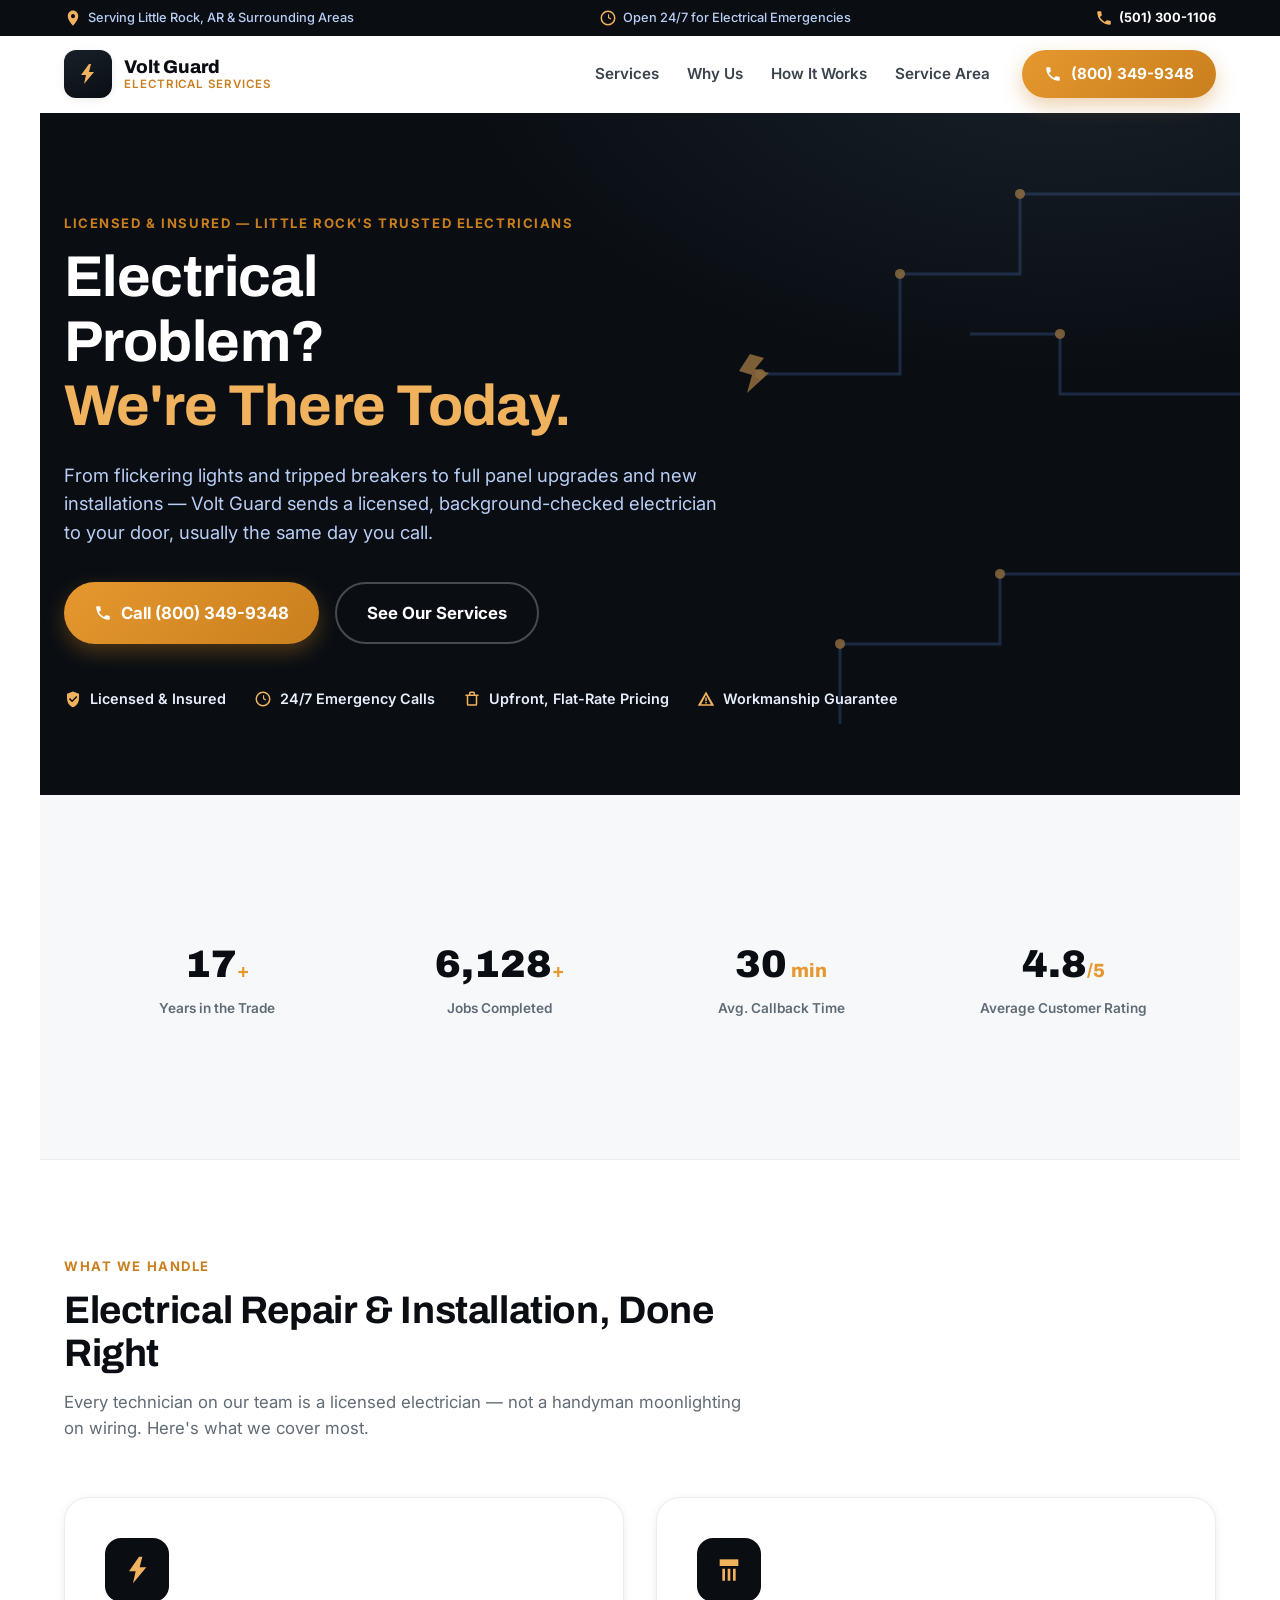
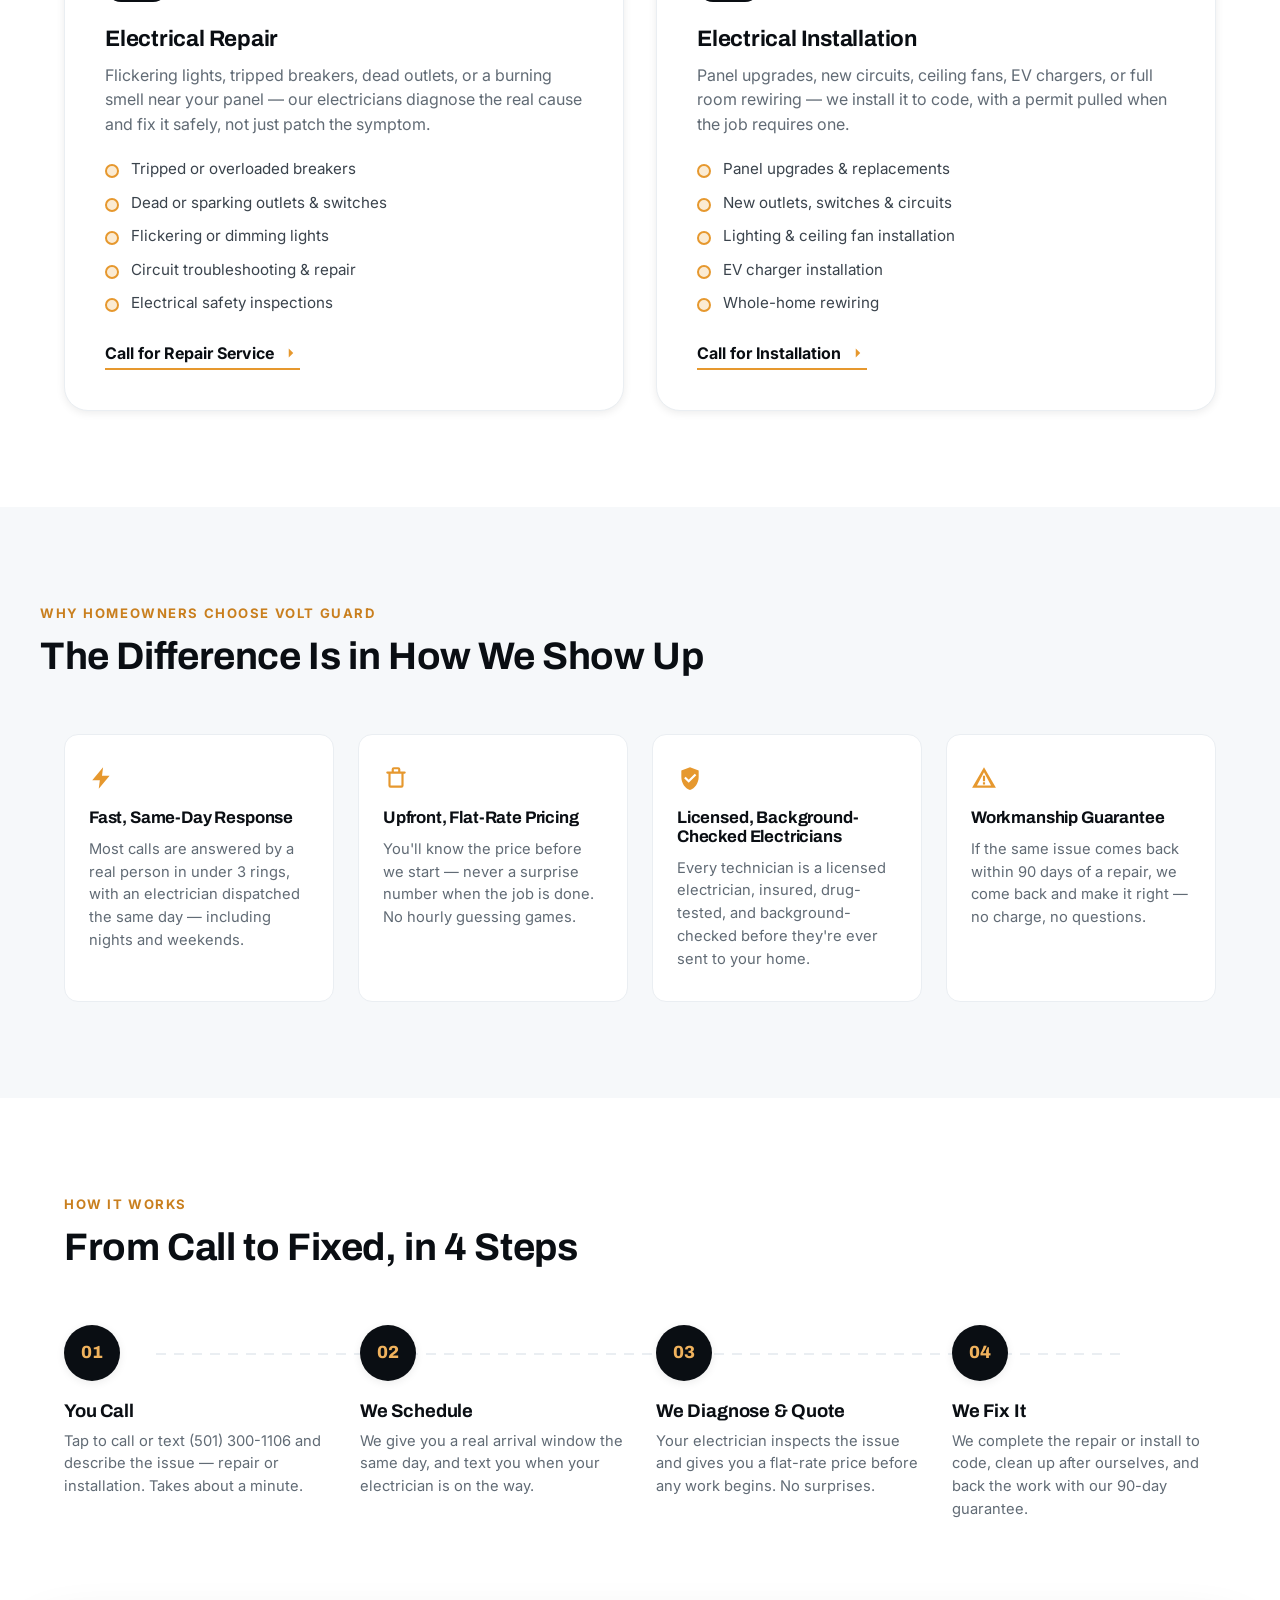
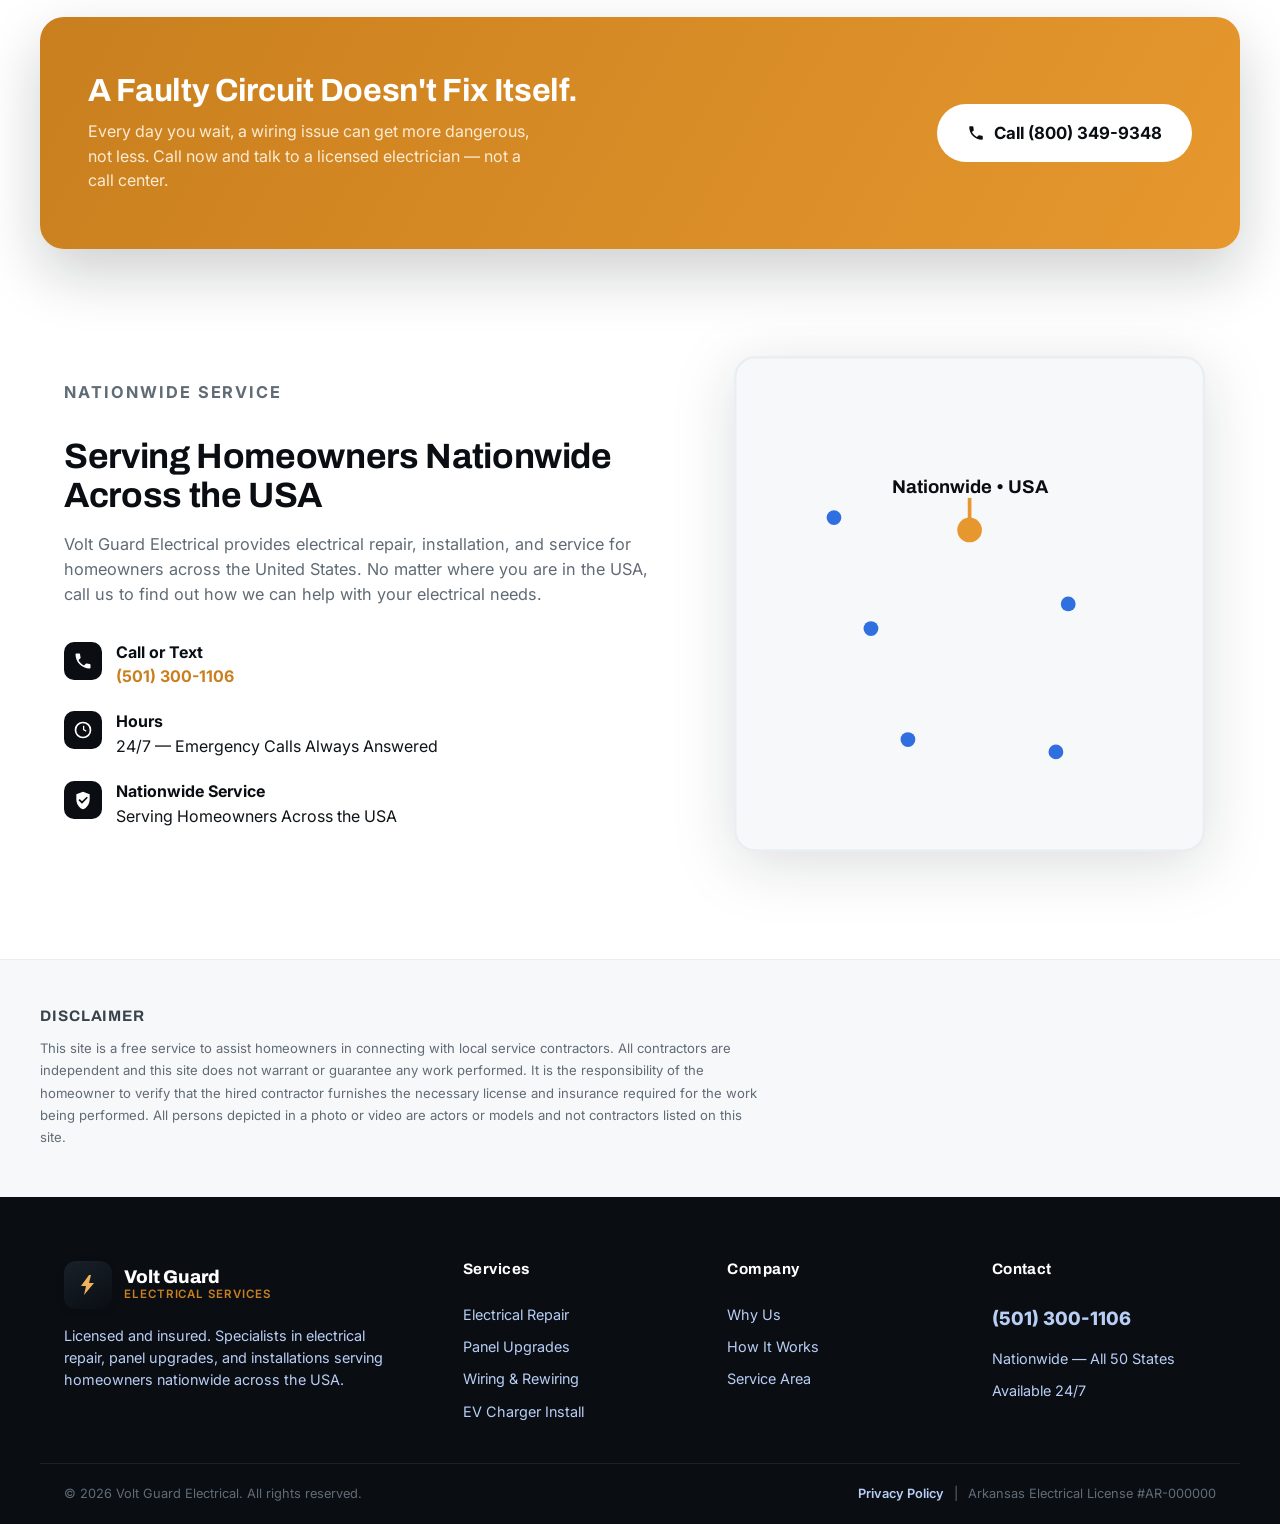
==== commit 36cc955a: "Update index.html" ====
--- a/index.html
+++ b/index.html
@@ -53,9 +53,9 @@
     </nav>
 
     <div class="header-cta">
-      <a href="tel:+15013001106" class="btn btn--primary">
+      <a href="tel:+18003499348" class="btn btn--primary">
         <svg viewBox="0 0 24 24" class="icon-sm"><path d="M6.6 10.8c1.4 2.8 3.8 5.1 6.6 6.6l2.2-2.2c.3-.3.7-.4 1-.2 1.1.4 2.3.6 3.6.6.6 0 1 .4 1 1V20c0 .6-.4 1-1 1C10.6 21 3 13.4 3 4c0-.6.4-1 1-1h3.5c.6 0 1 .4 1 1 0 1.3.2 2.5.6 3.6.1.4 0 .8-.2 1L6.6 10.8z"/></svg>
-        <span>(501) 300-1106</span>
+        <span>(800) 349-9348</span>
       </a>
     </div>
 
@@ -96,9 +96,9 @@
       </p>
 
       <div class="hero__actions reveal">
-        <a href="tel:+15013001106" class="btn btn--large btn--primary">
+        <a href="tel:+18003499348" class="btn btn--large btn--primary">
           <svg viewBox="0 0 24 24" class="icon-sm"><path d="M6.6 10.8c1.4 2.8 3.8 5.1 6.6 6.6l2.2-2.2c.3-.3.7-.4 1-.2 1.1.4 2.3.6 3.6.6.6 0 1 .4 1 1V20c0 .6-.4 1-1 1C10.6 21 3 13.4 3 4c0-.6.4-1 1-1h3.5c.6 0 1 .4 1 1 0 1.3.2 2.5.6 3.6.1.4 0 .8-.2 1L6.6 10.8z"/></svg>
-          Call (501) 300-1106
+          Call (800) 349-9348
         </a>
         <a href="#services" class="btn btn--large btn--ghost">See Our Services</a>
       </div>
@@ -175,7 +175,7 @@
           <li>EV charger installation</li>
           <li>Whole-home rewiring</li>
         </ul>
-        <a href="tel:+15013001106" class="service-card__cta">
+        <a href="tel:+18003499348" class="service-card__cta">
           Call for Installation
           <svg viewBox="0 0 24 24" class="icon-sm"><path d="M9 6l6 6-6 6"/></svg>
         </a>
@@ -254,7 +254,7 @@
       </div>
       <a href="tel:+15013001106" class="btn btn--large btn--onlight">
         <svg viewBox="0 0 24 24" class="icon-sm"><path d="M6.6 10.8c1.4 2.8 3.8 5.1 6.6 6.6l2.2-2.2c.3-.3.7-.4 1-.2 1.1.4 2.3.6 3.6.6.6 0 1 .4 1 1V20c0 .6-.4 1-1 1C10.6 21 3 13.4 3 4c0-.6.4-1 1-1h3.5c.6 0 1 .4 1 1 0 1.3.2 2.5.6 3.6.1.4 0 .8-.2 1L6.6 10.8z"/></svg>
-        Call (501) 300-1106
+        Call (800) 349-9348
       </a>
     </div>
   </section>
@@ -343,7 +343,7 @@
 
     <div class="footer-col">
       <h4>Contact</h4>
-      <a href="tel:+15013001106" class="footer-phone">(501) 300-1106</a>
+      <a href="tel:+18003499348" class="footer-phone">(501) 300-1106</a>
       <p>Nationwide — All 50 States</p>
       <p>Available 24/7</p>
     </div>
@@ -360,9 +360,9 @@
 </footer>
 
 <!-- ============ MOBILE STICKY CALL BAR ============ -->
-<a href="tel:+15013001106" class="mobile-call-bar">
+<a href="tel:+18003499348" class="mobile-call-bar">
   <svg viewBox="0 0 24 24" class="icon-sm"><path d="M6.6 10.8c1.4 2.8 3.8 5.1 6.6 6.6l2.2-2.2c.3-.3.7-.4 1-.2 1.1.4 2.3.6 3.6.6.6 0 1 .4 1 1V20c0 .6-.4 1-1 1C10.6 21 3 13.4 3 4c0-.6.4-1 1-1h3.5c.6 0 1 .4 1 1 0 1.3.2 2.5.6 3.6.1.4 0 .8-.2 1L6.6 10.8z"/></svg>
-  <span>Call Now — (501) 300-1106</span>
+  <span>Call Now — (800) 349-9348</span>
 </a>
 
 <script src="script.js"></script>
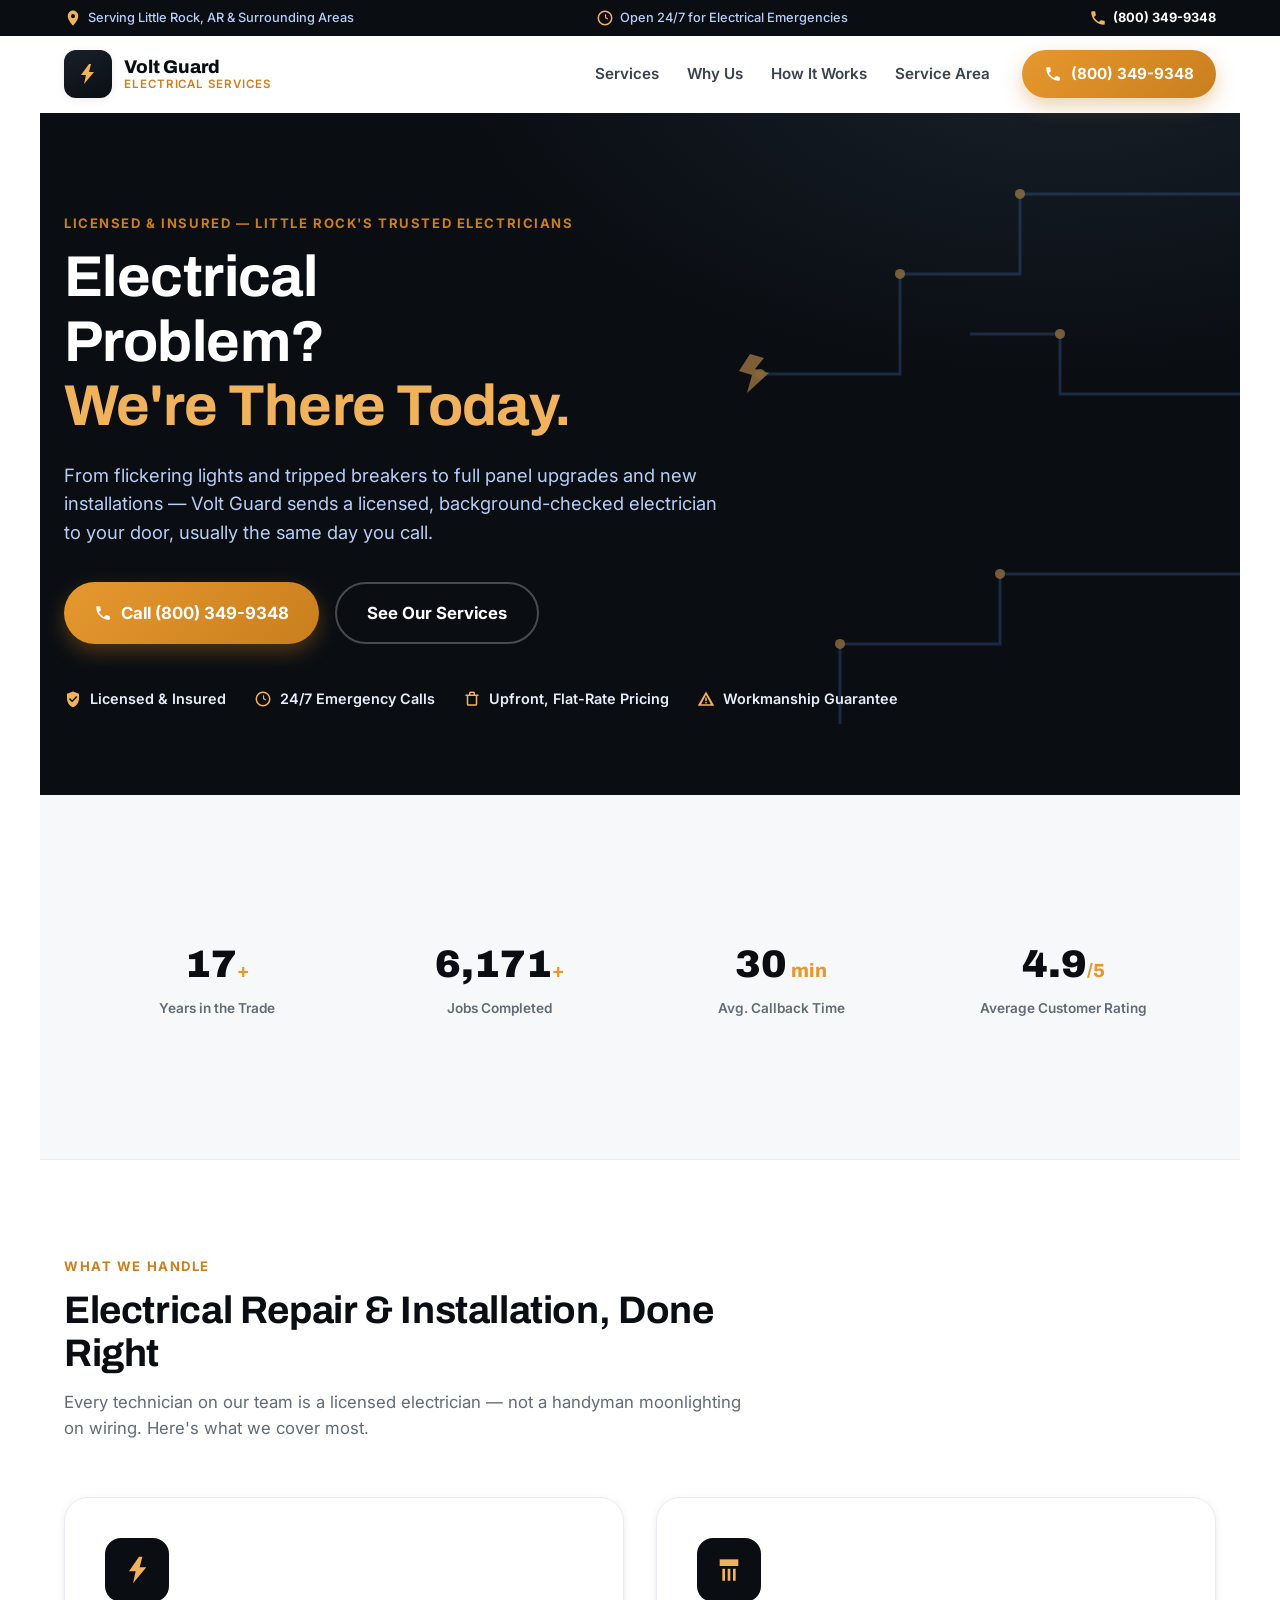
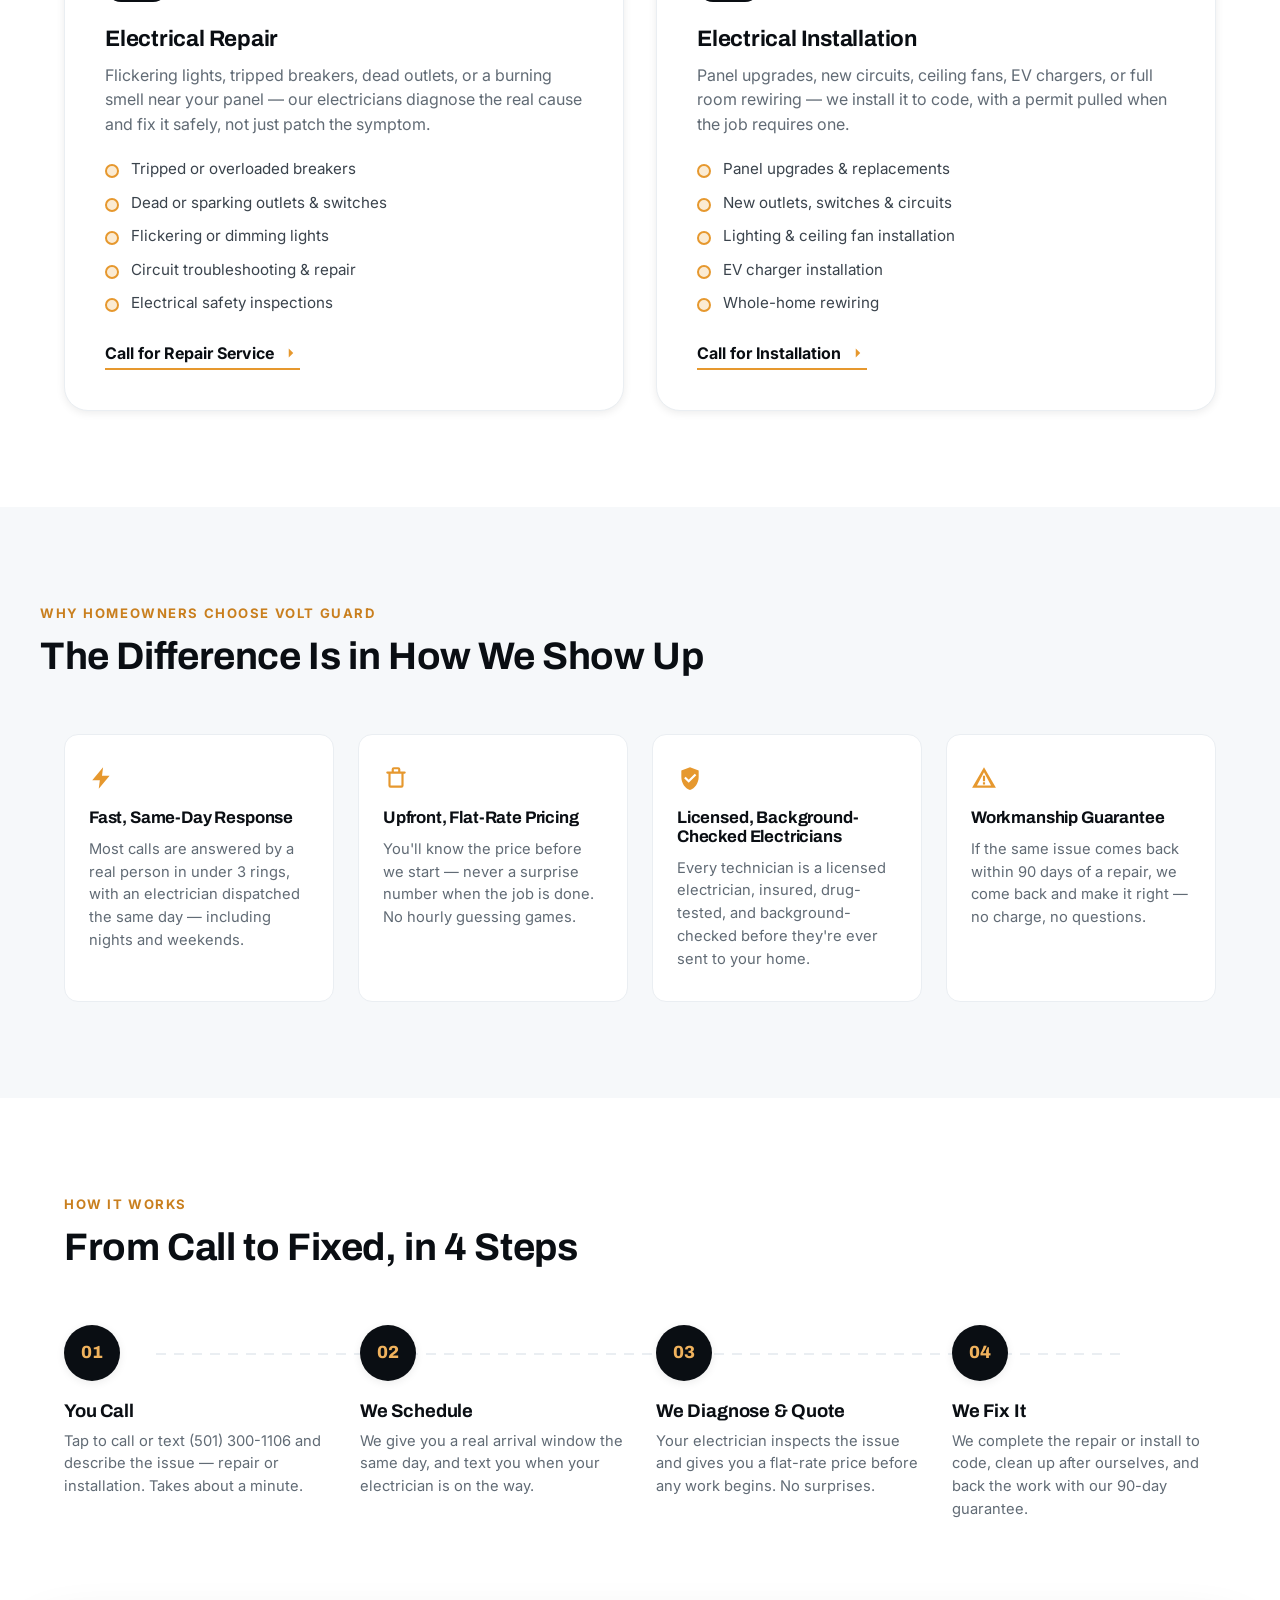
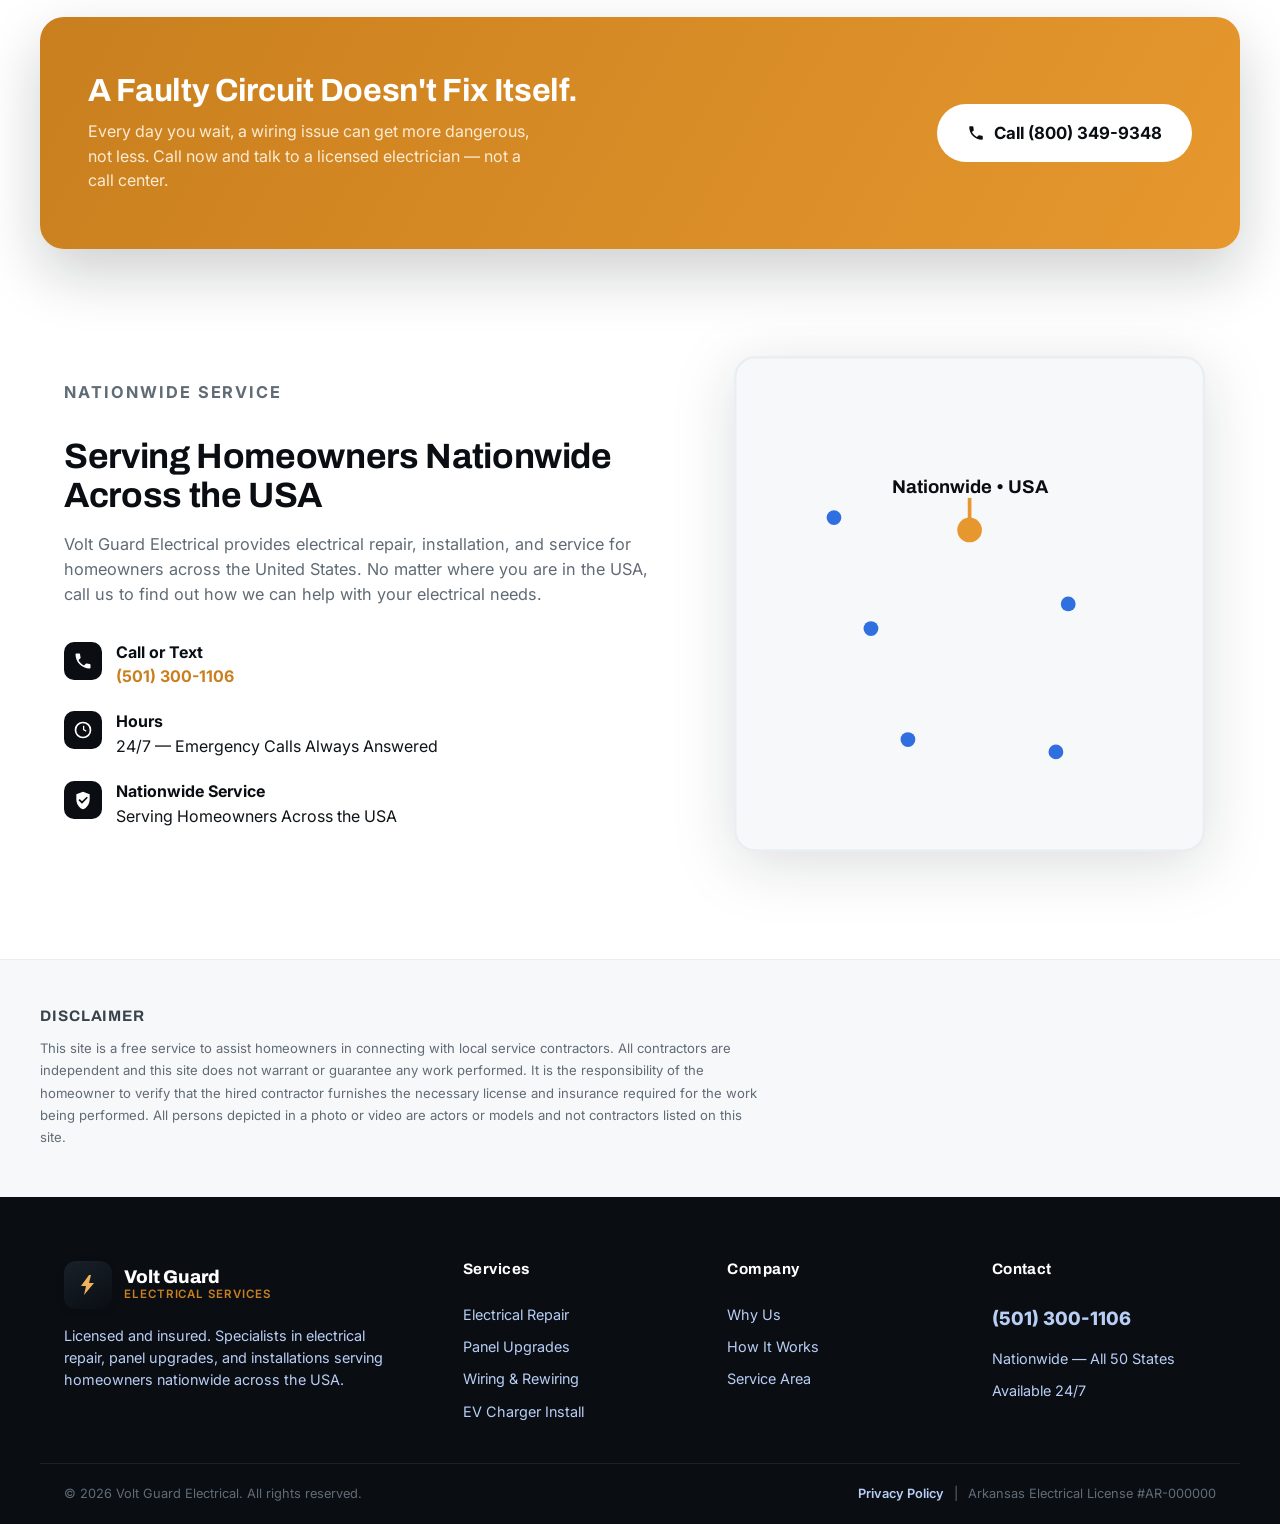
==== commit 7ed7fc05: "Update index.html" ====
--- a/index.html
+++ b/index.html
@@ -23,9 +23,9 @@
       <svg viewBox="0 0 24 24" class="icon-sm"><path d="M12 7v5l3.5 2.1.8-1.3-2.8-1.7V7H12zM12 2a10 10 0 1 0 .01 20A10 10 0 0 0 12 2zm0 18a8 8 0 1 1 0-16 8 8 0 0 1 0 16z"/></svg>
       Open 24/7 for Electrical Emergencies
     </span>
-    <a href="tel:+15013001106" class="utility-bar__phone">
+    <a href="tel:+18003499348" class="utility-bar__phone">
       <svg viewBox="0 0 24 24" class="icon-sm"><path d="M6.6 10.8c1.4 2.8 3.8 5.1 6.6 6.6l2.2-2.2c.3-.3.7-.4 1-.2 1.1.4 2.3.6 3.6.6.6 0 1 .4 1 1V20c0 .6-.4 1-1 1C10.6 21 3 13.4 3 4c0-.6.4-1 1-1h3.5c.6 0 1 .4 1 1 0 1.3.2 2.5.6 3.6.1.4 0 .8-.2 1L6.6 10.8z"/></svg>
-      (501) 300-1106
+      (800) 349-9348
     </a>
   </div>
 </div>
